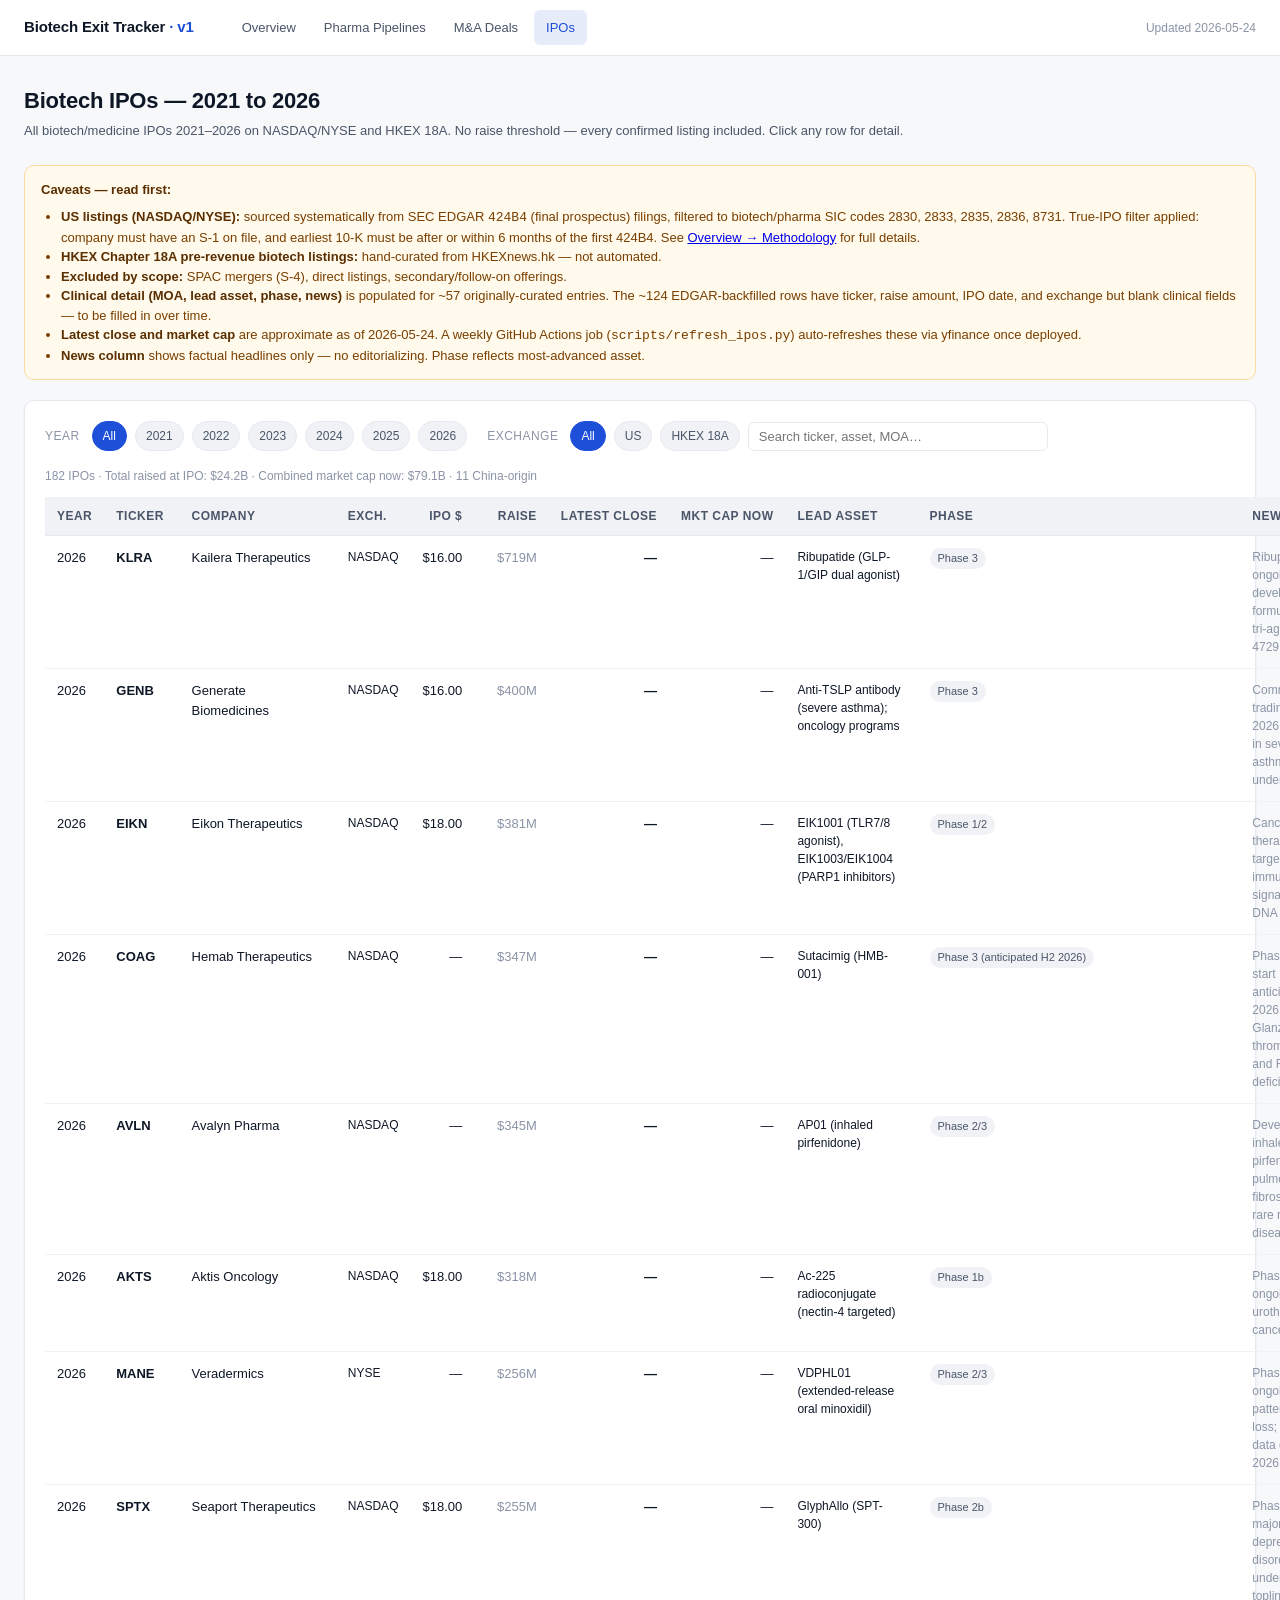
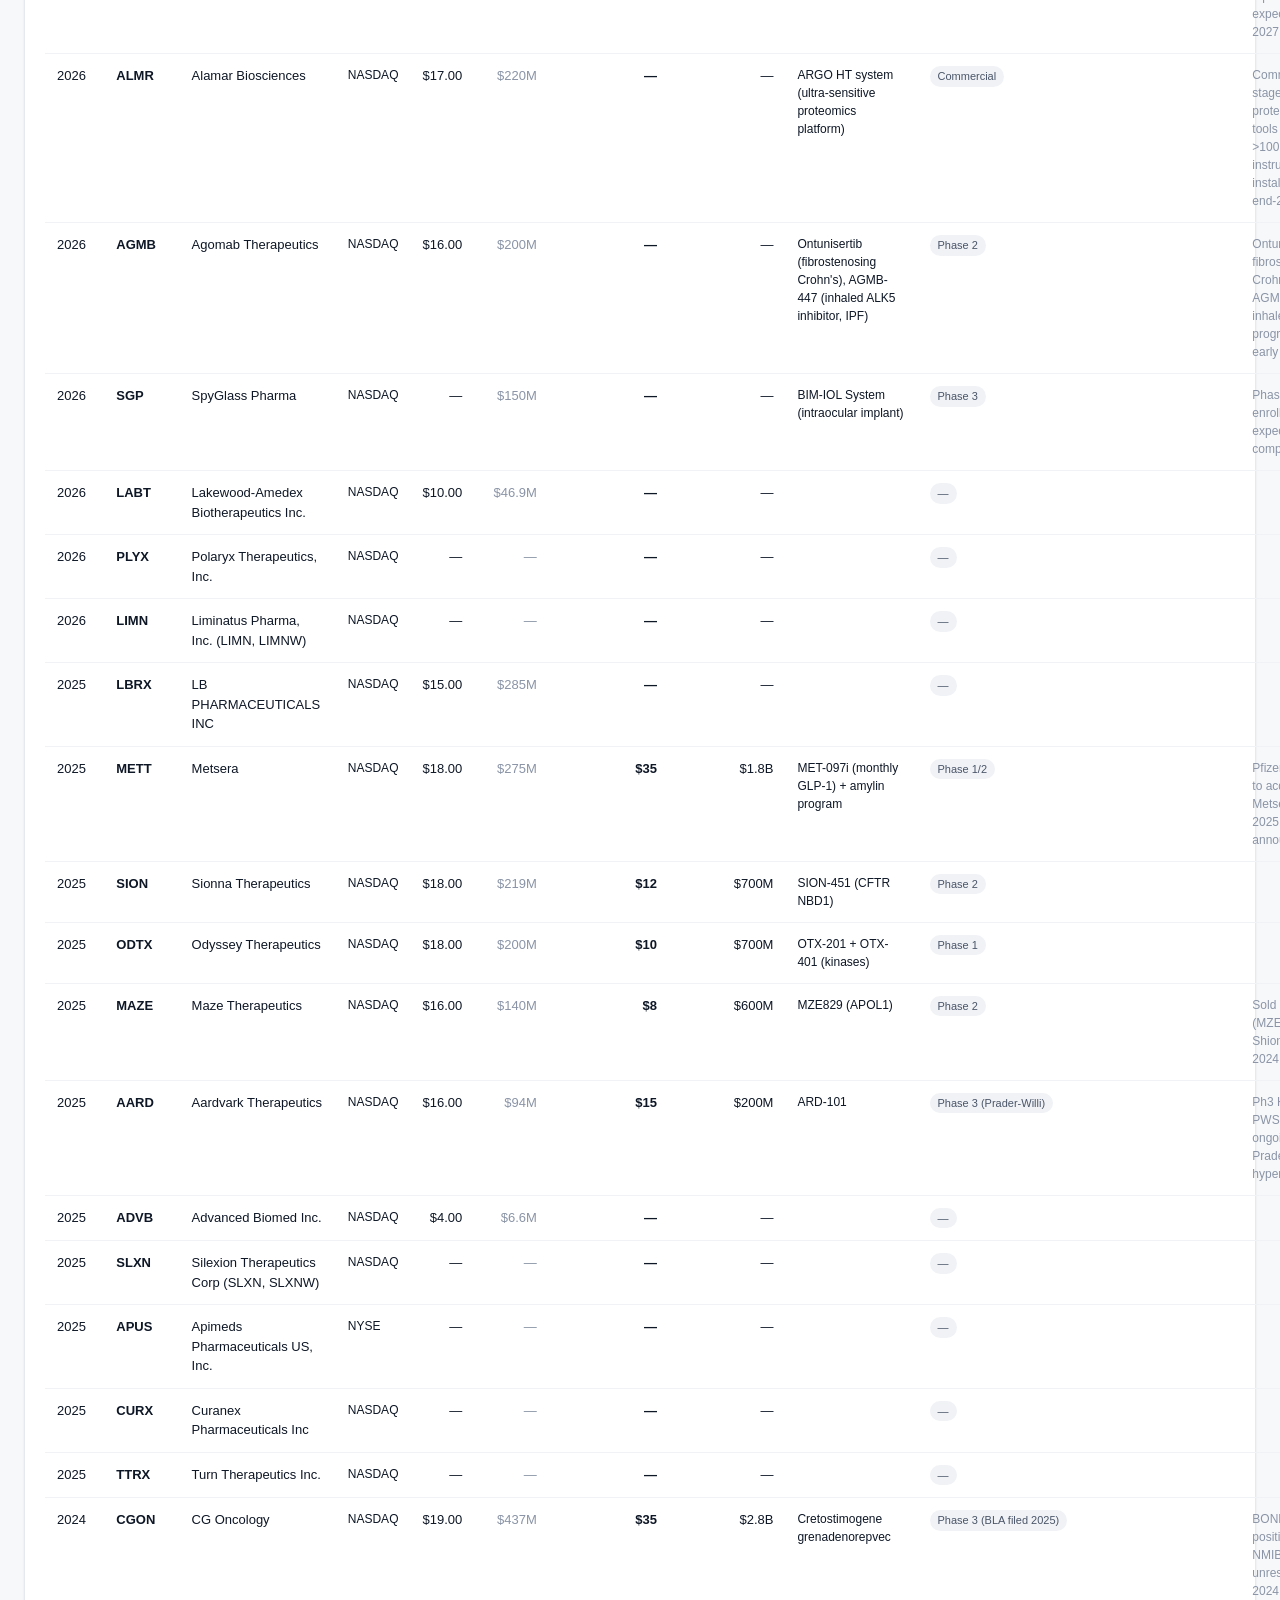
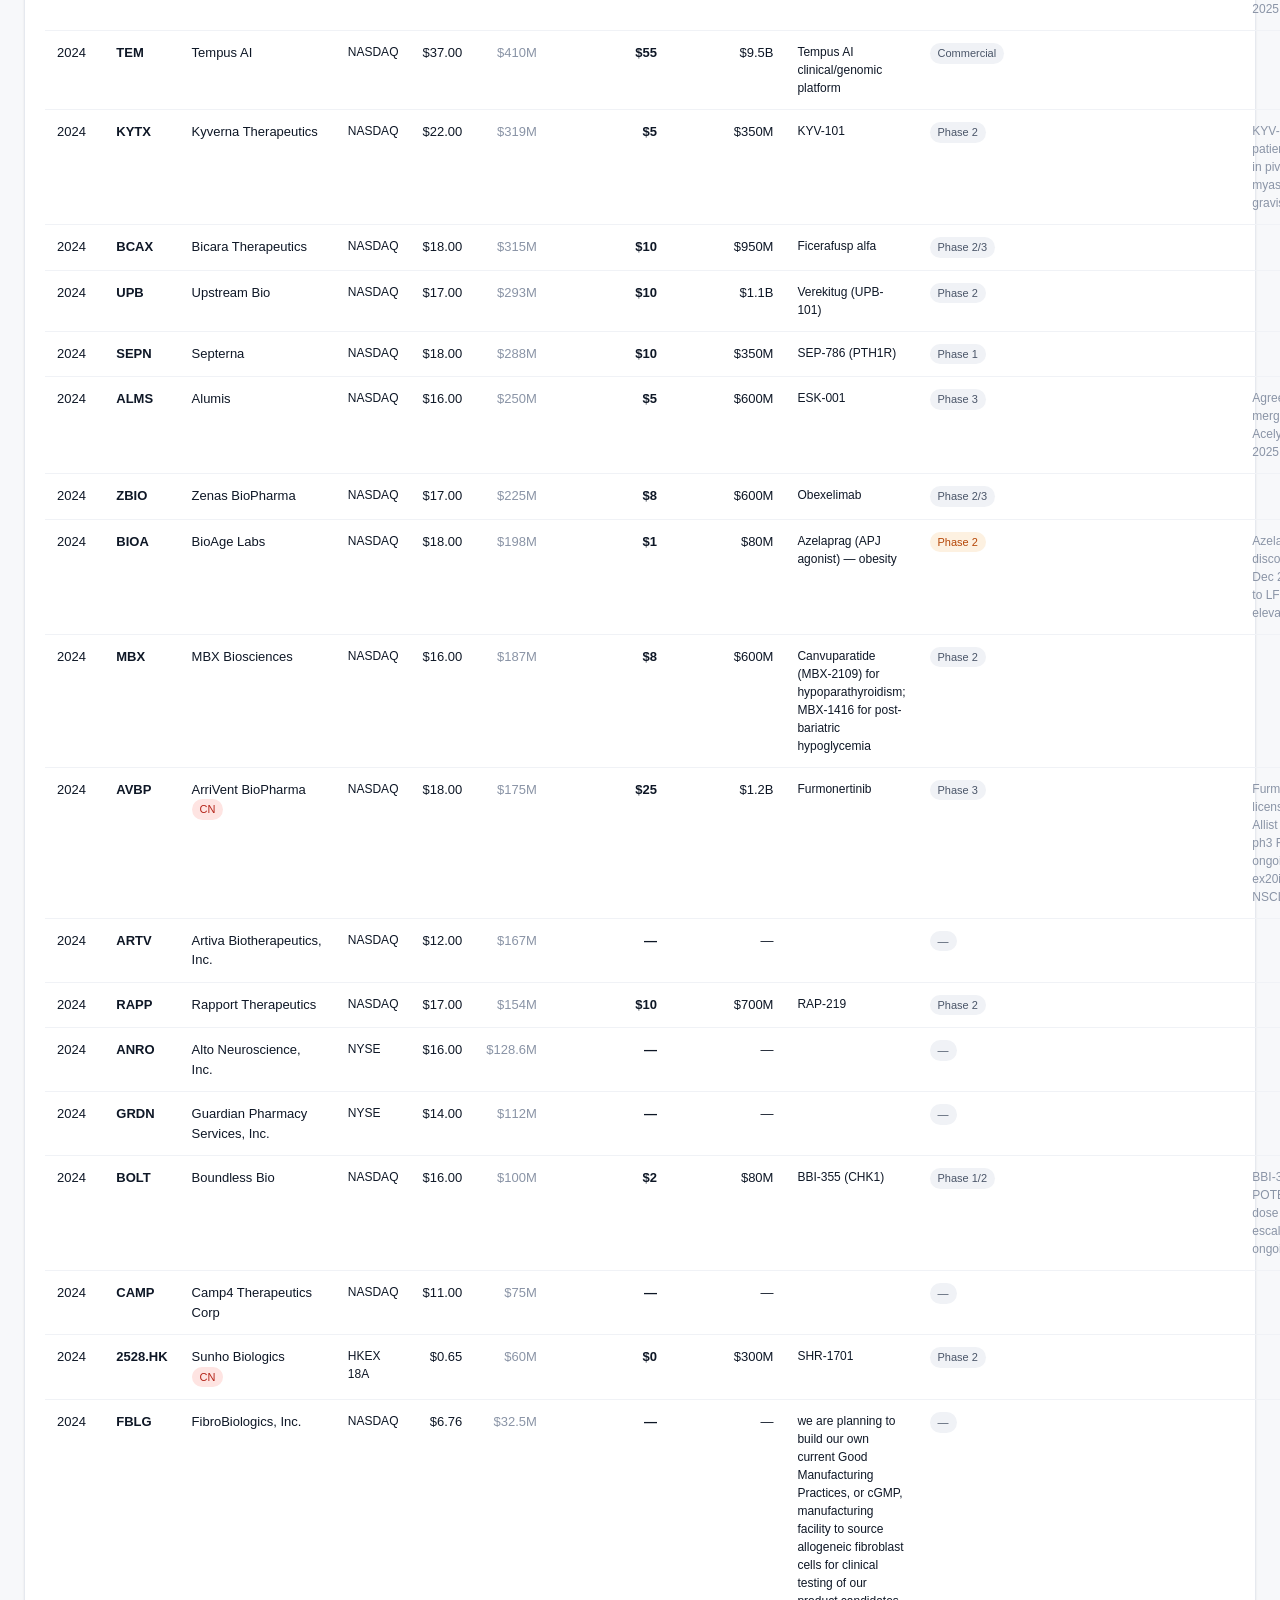
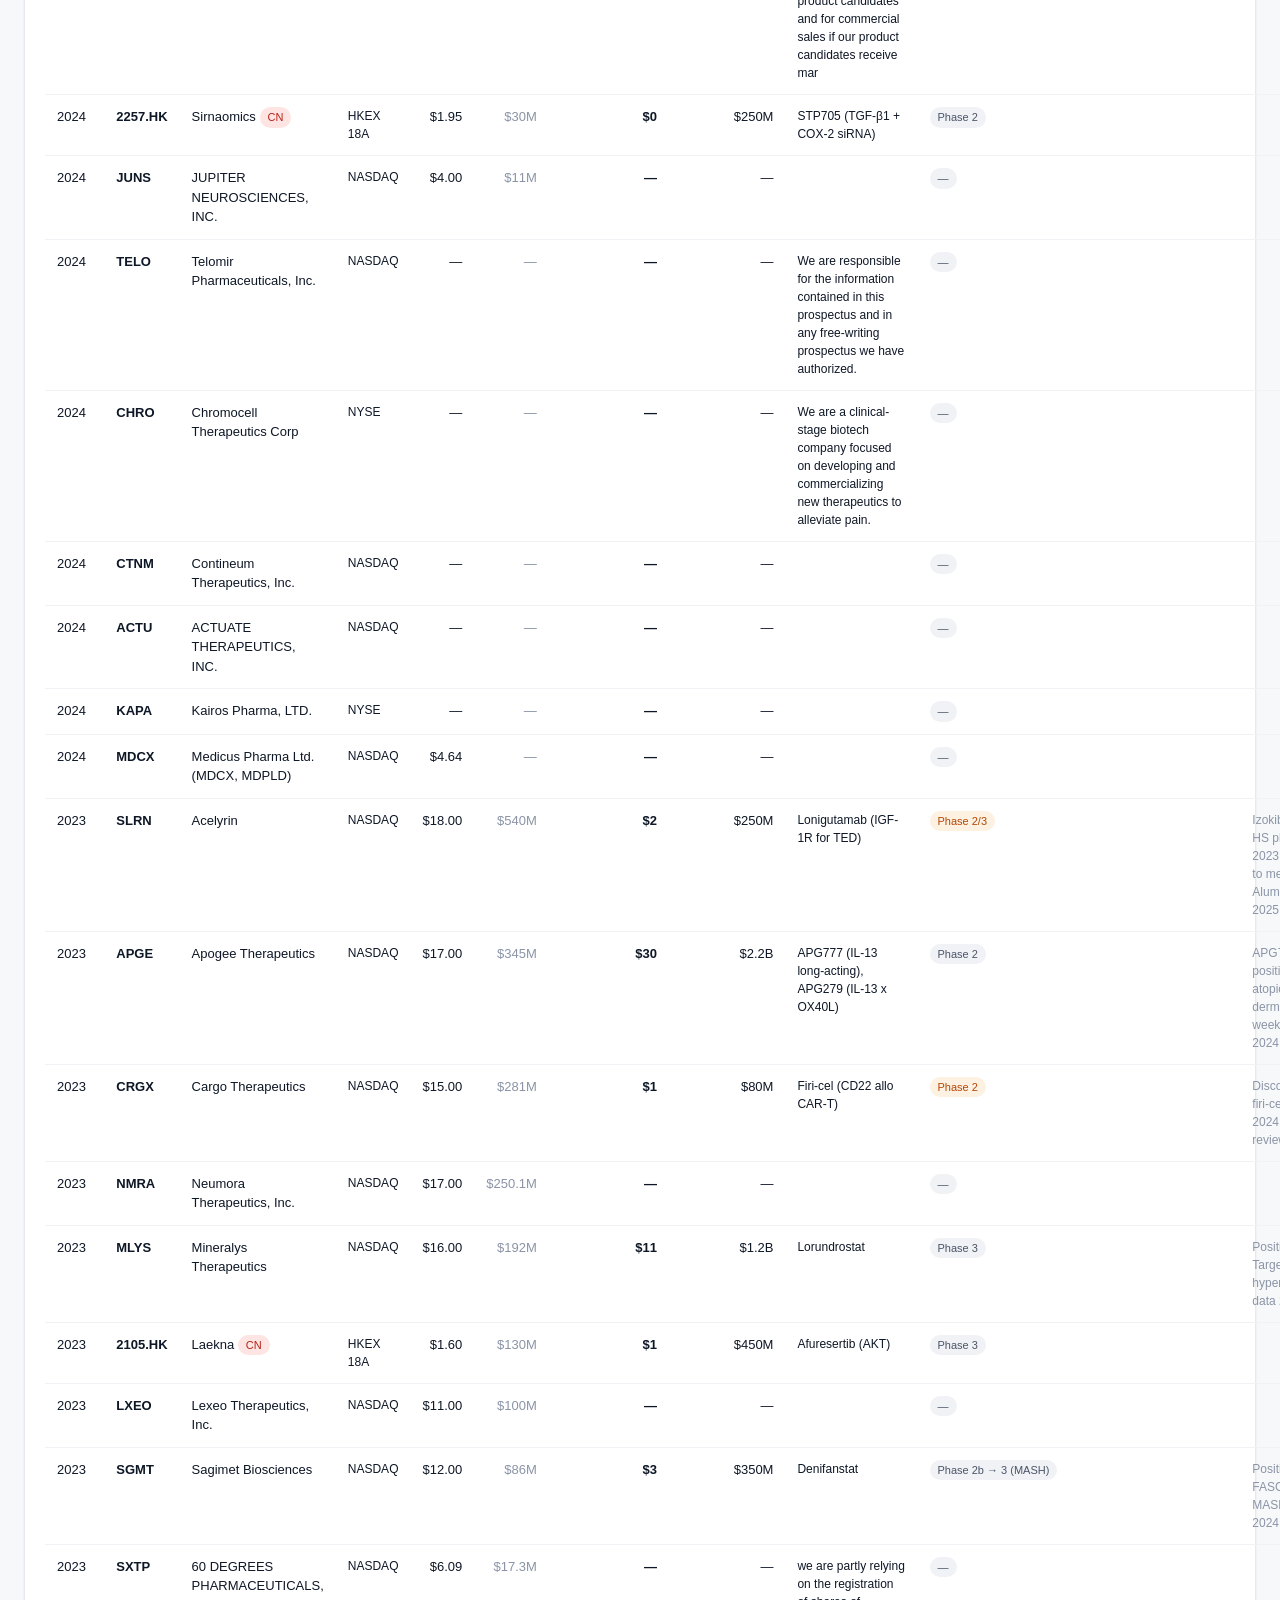
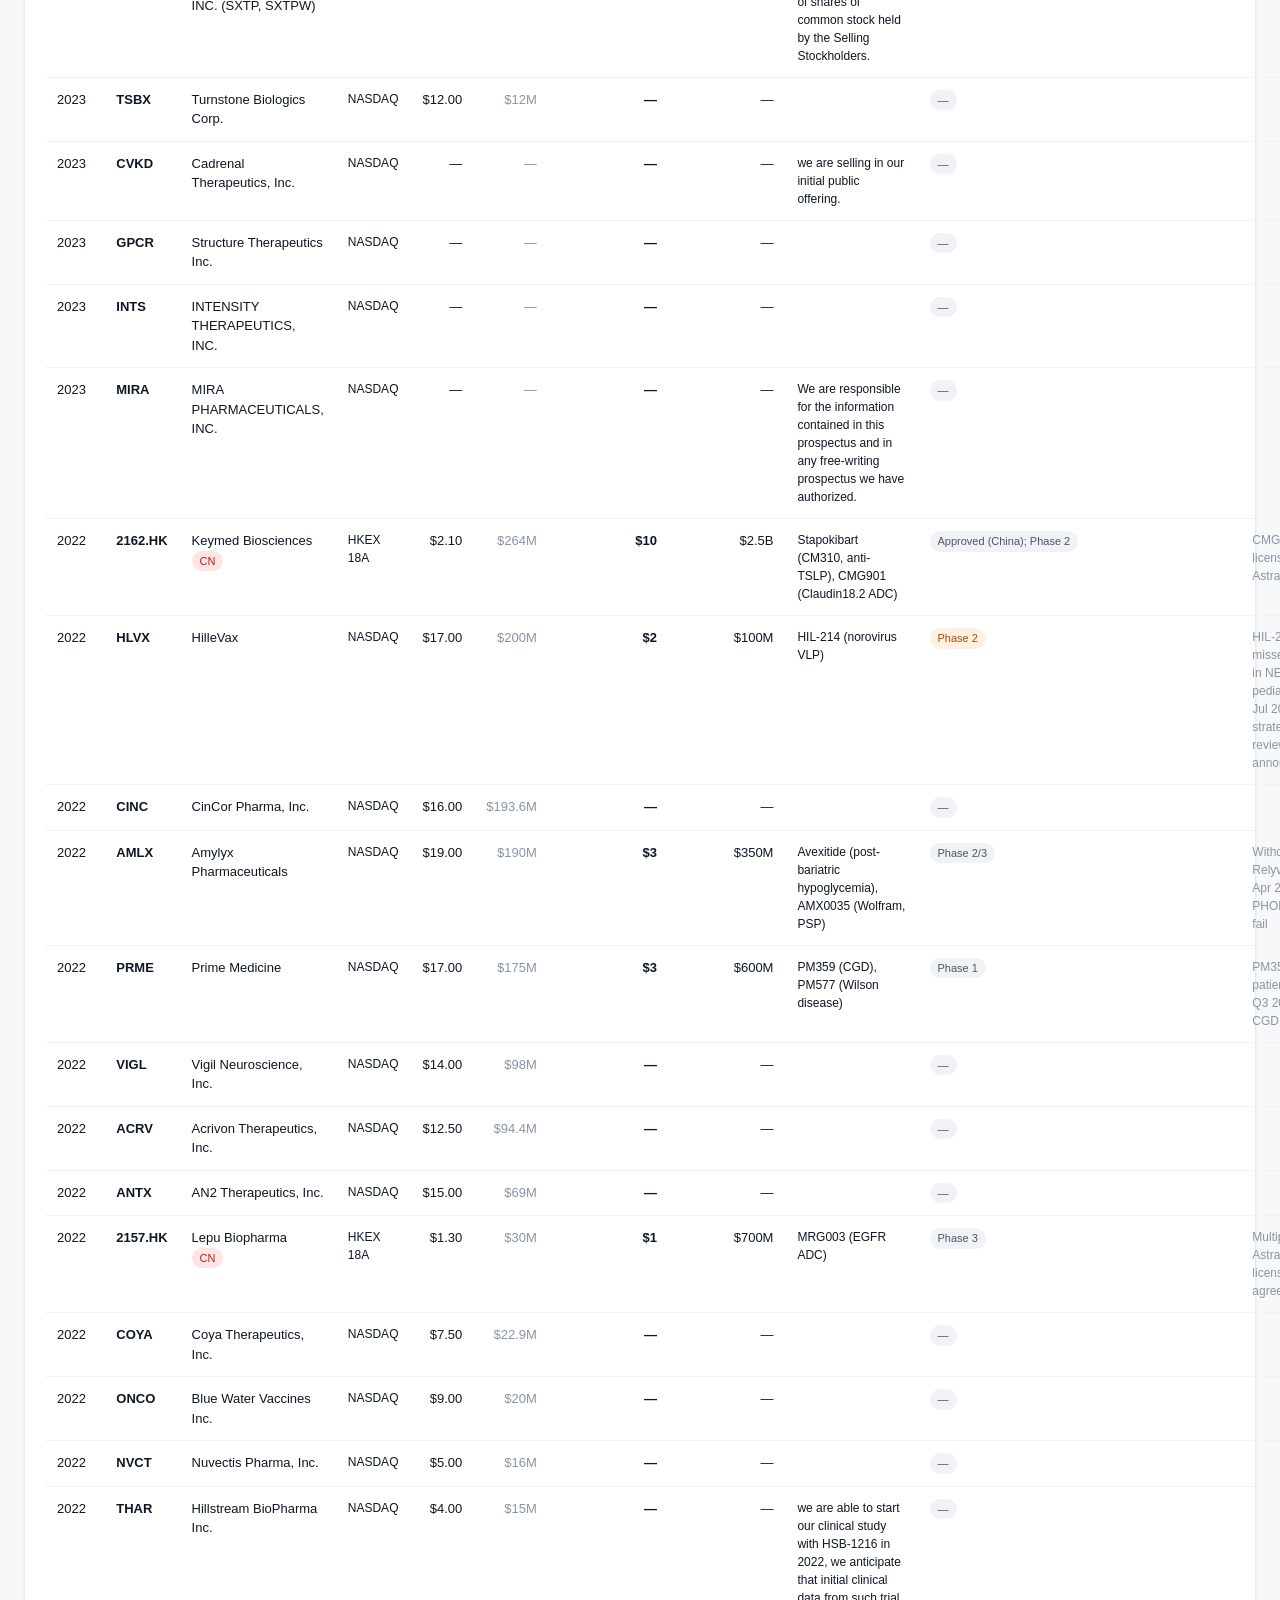
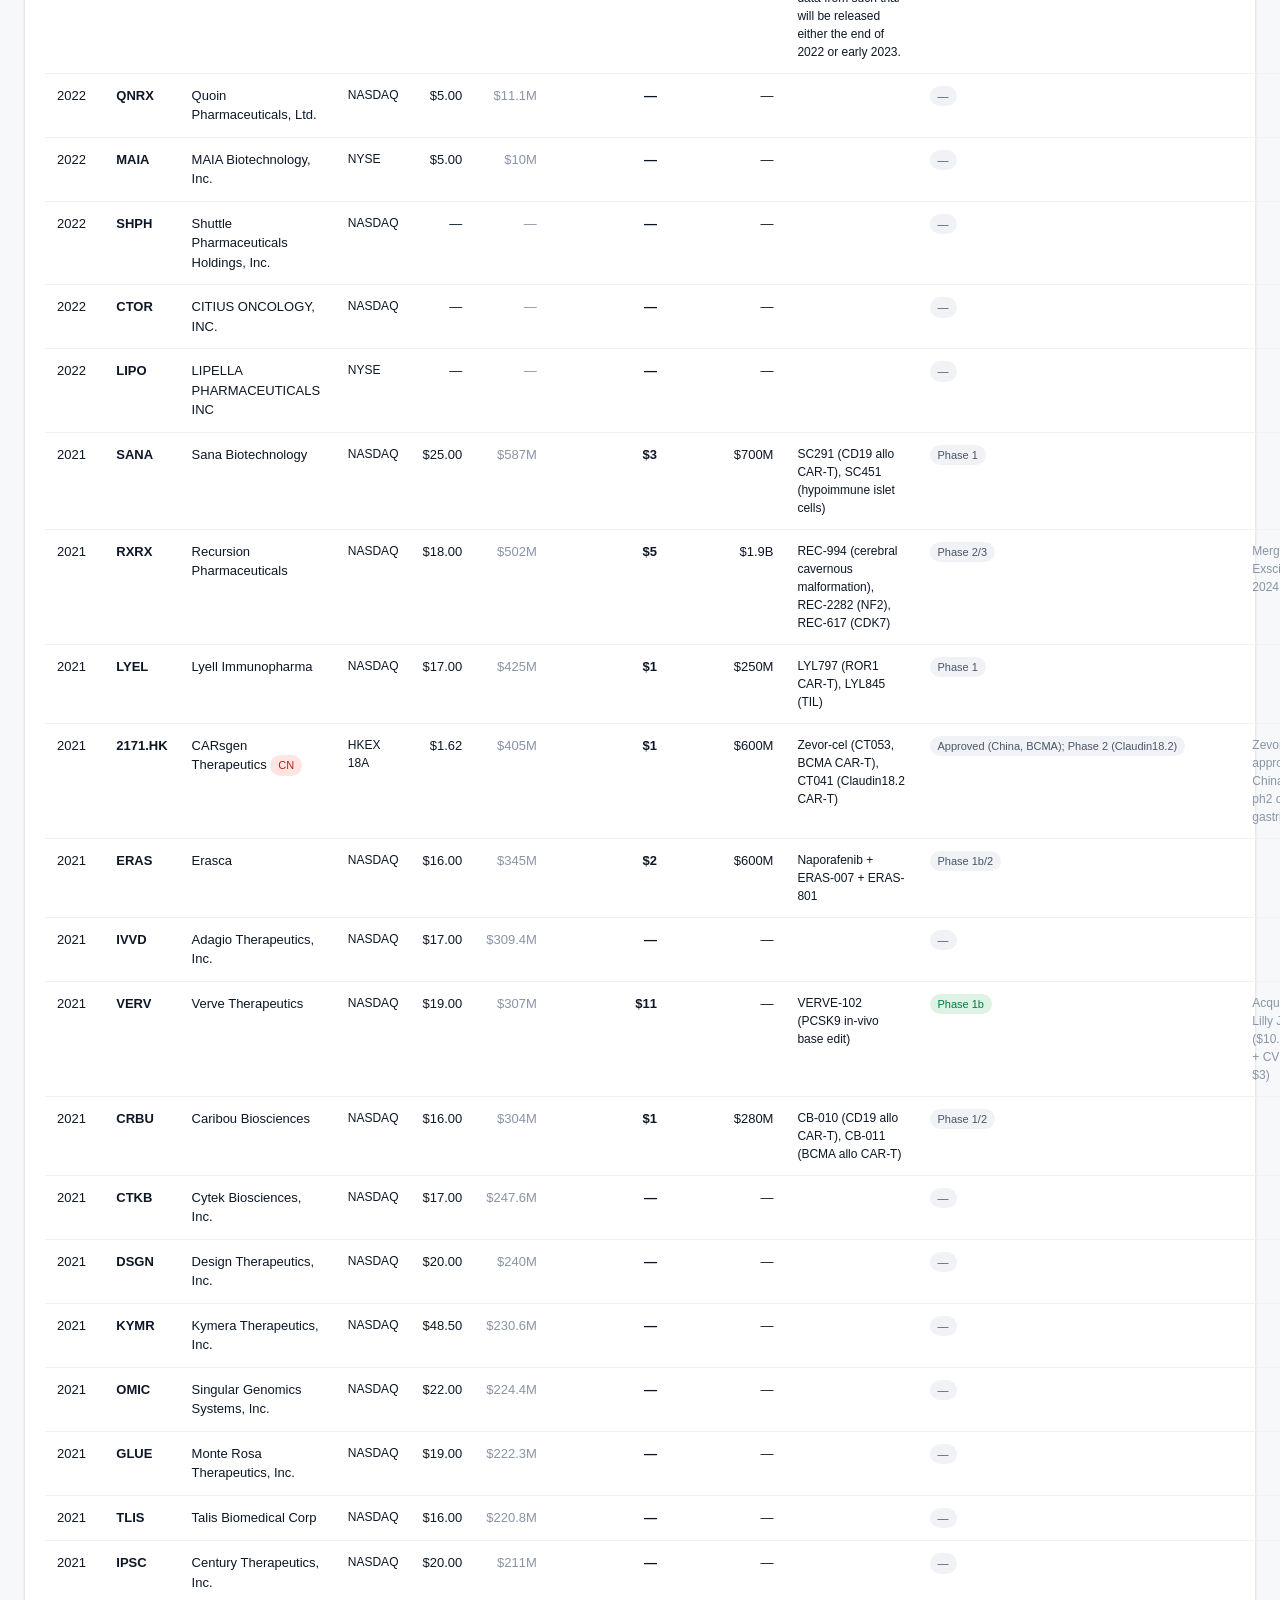
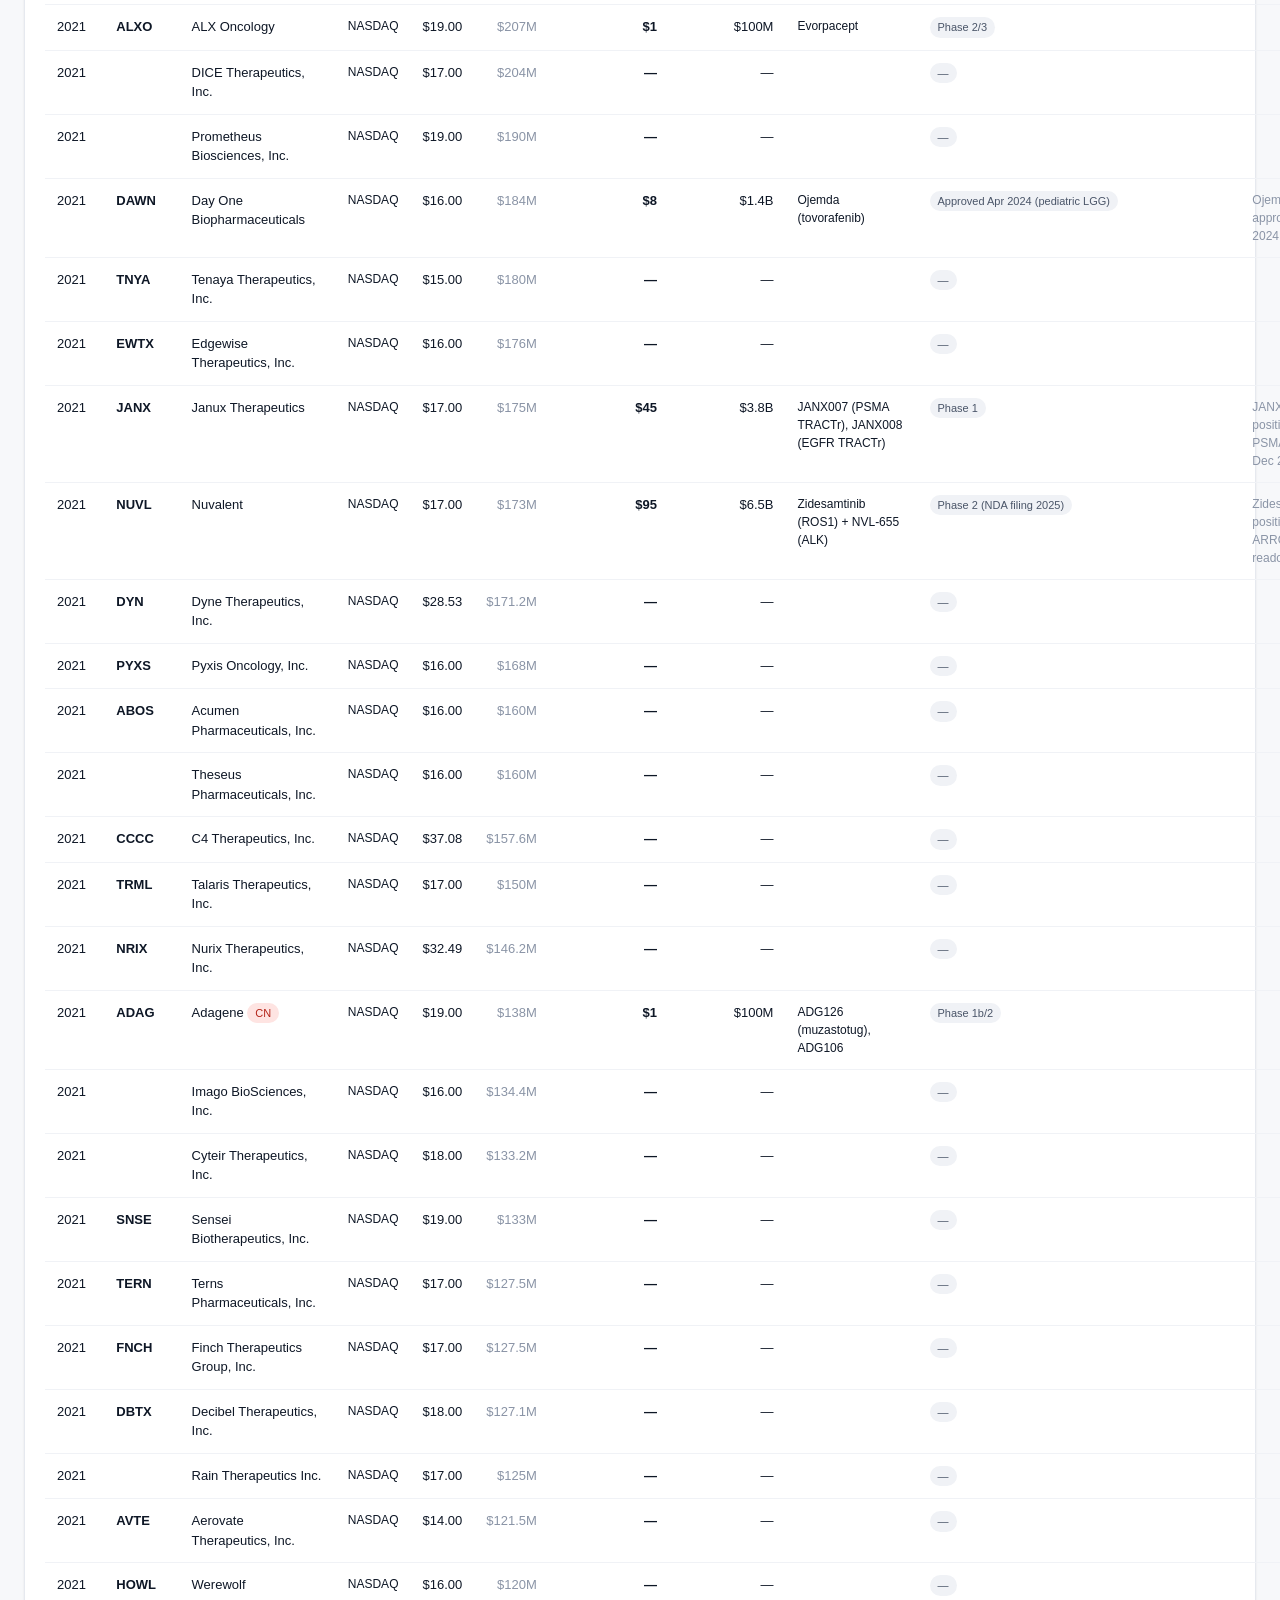
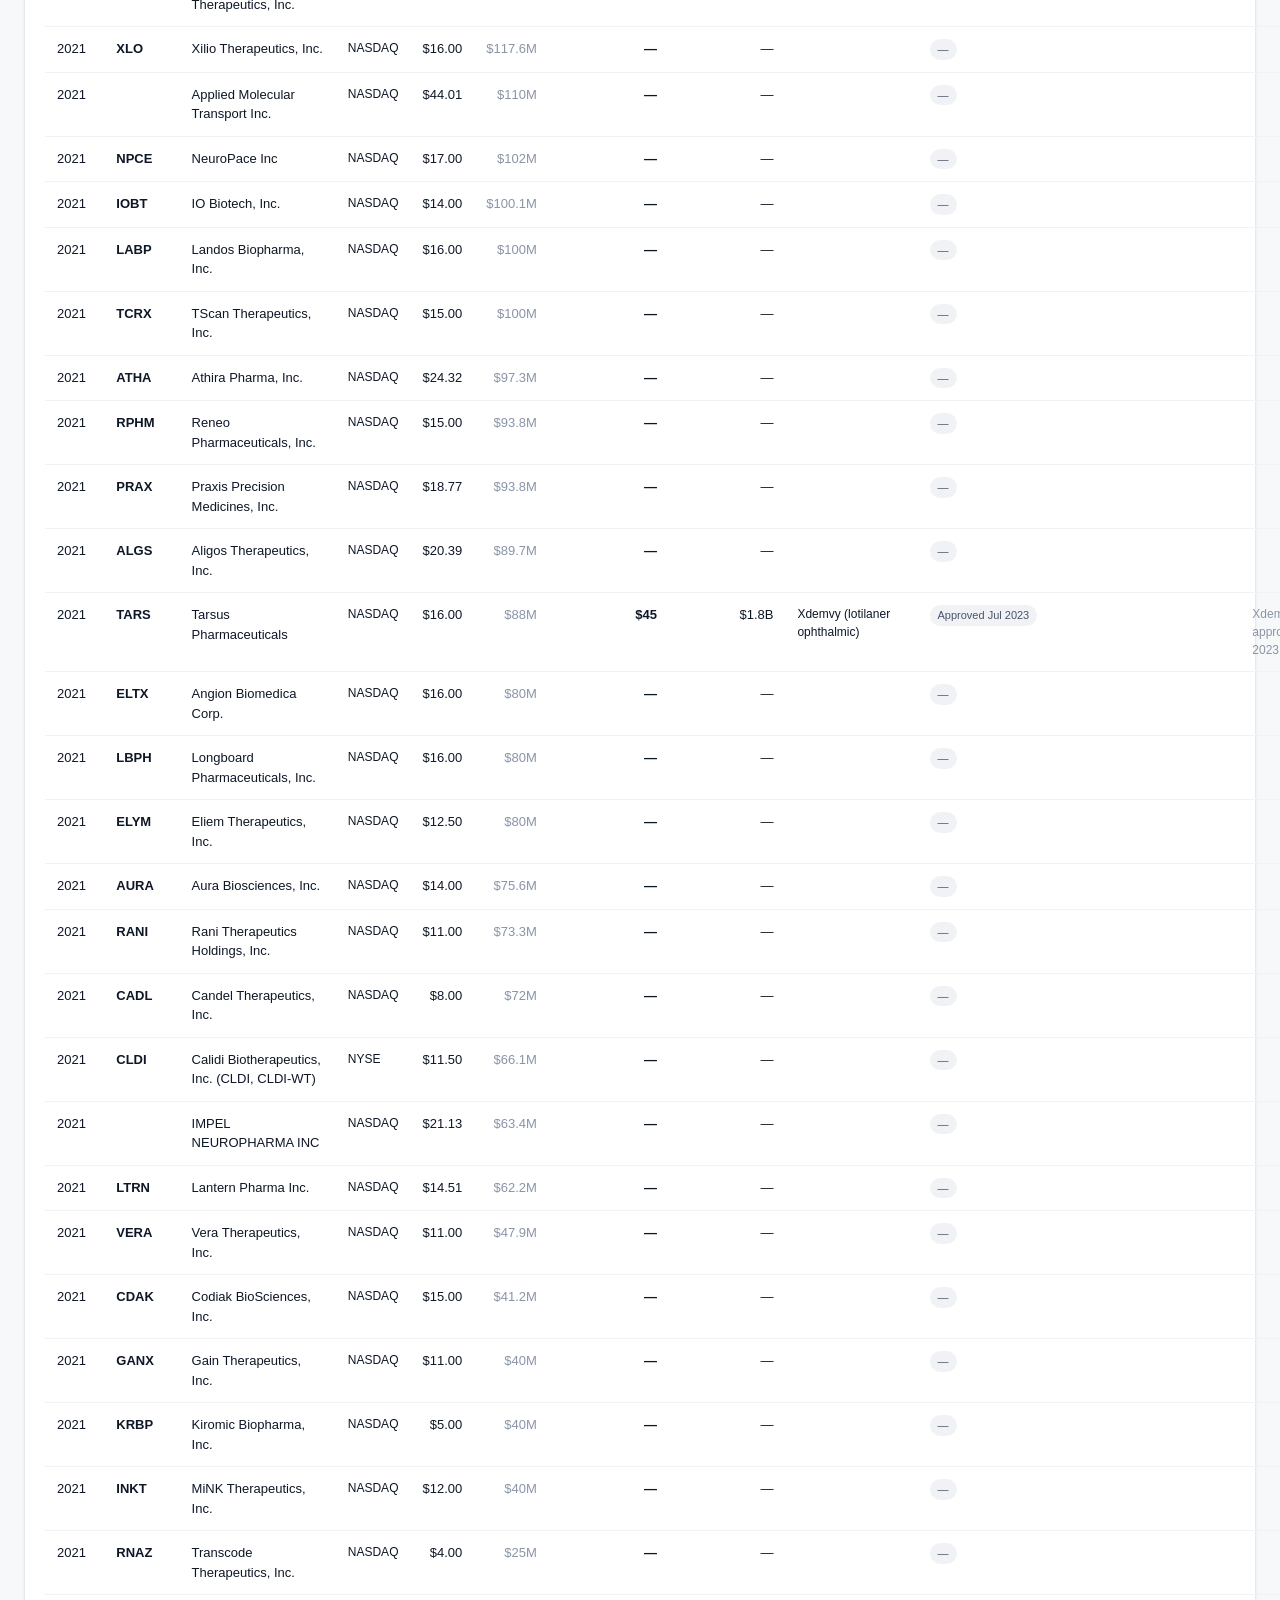
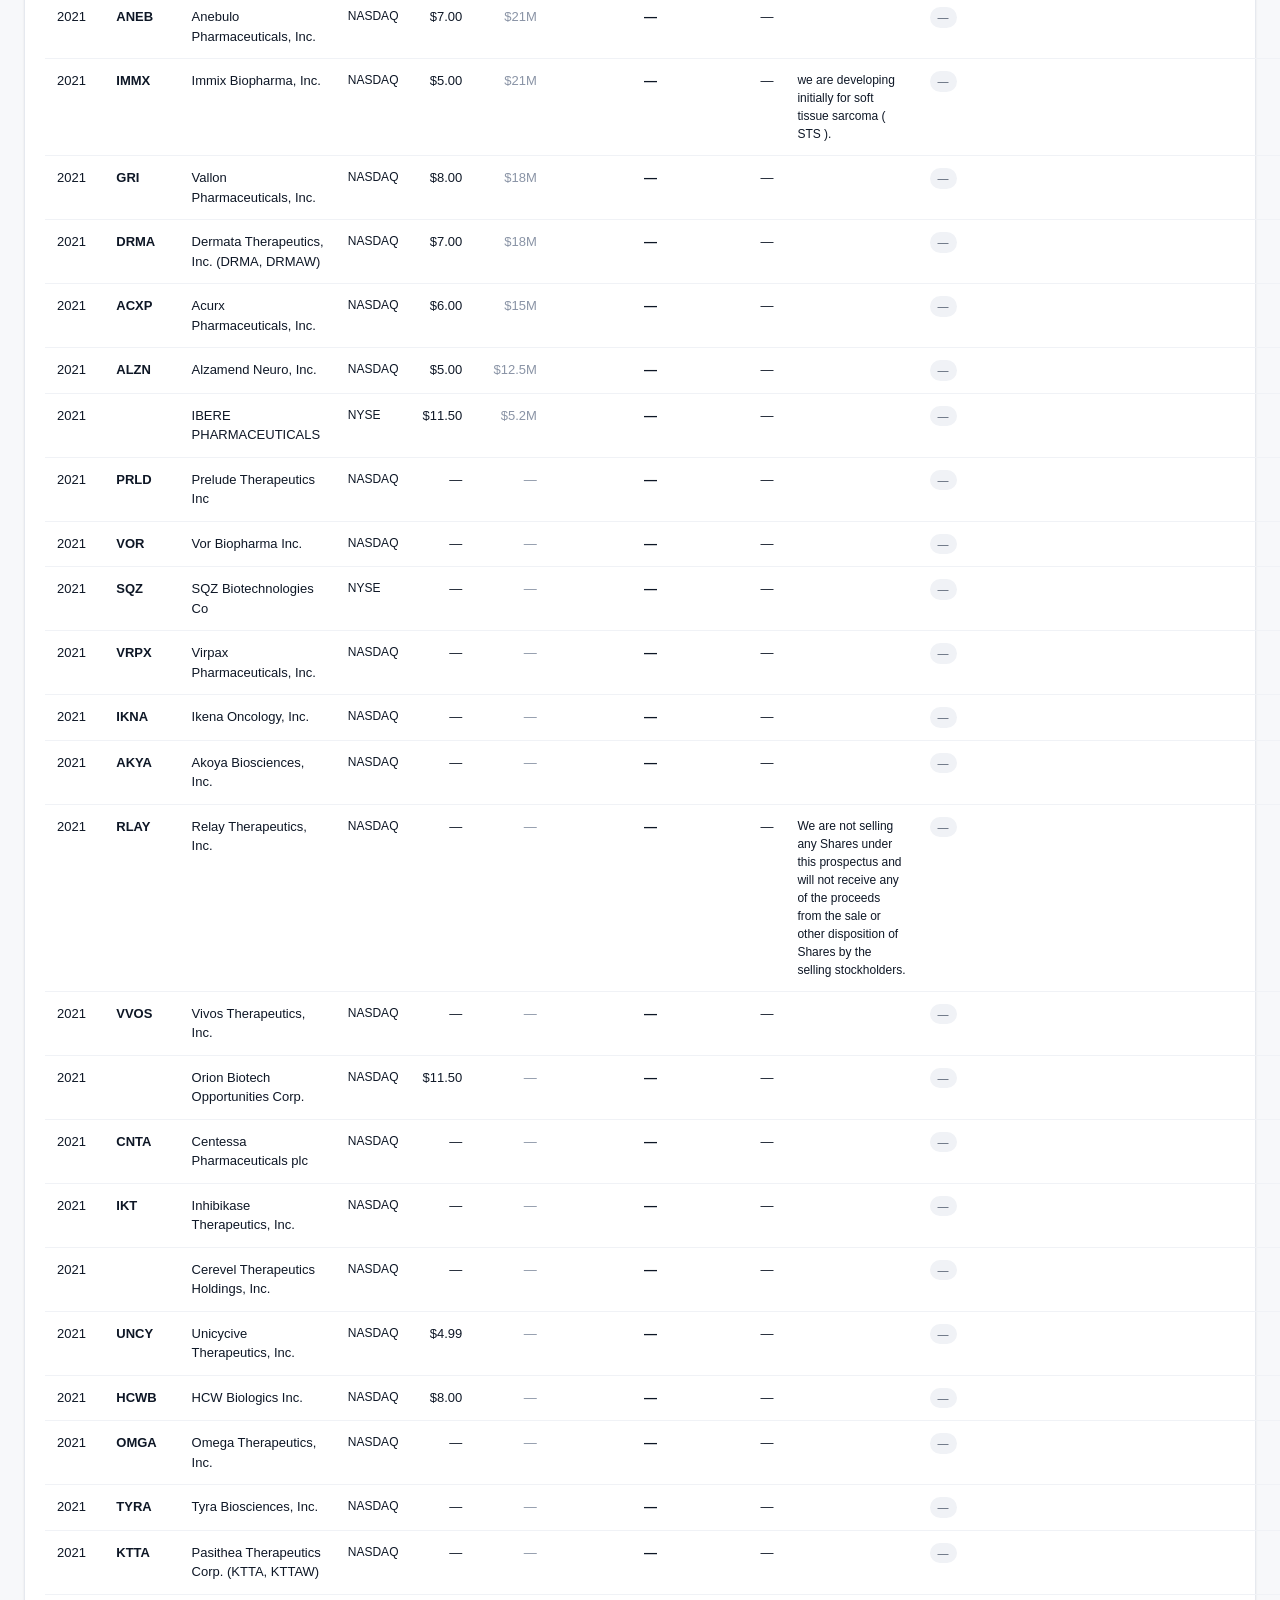
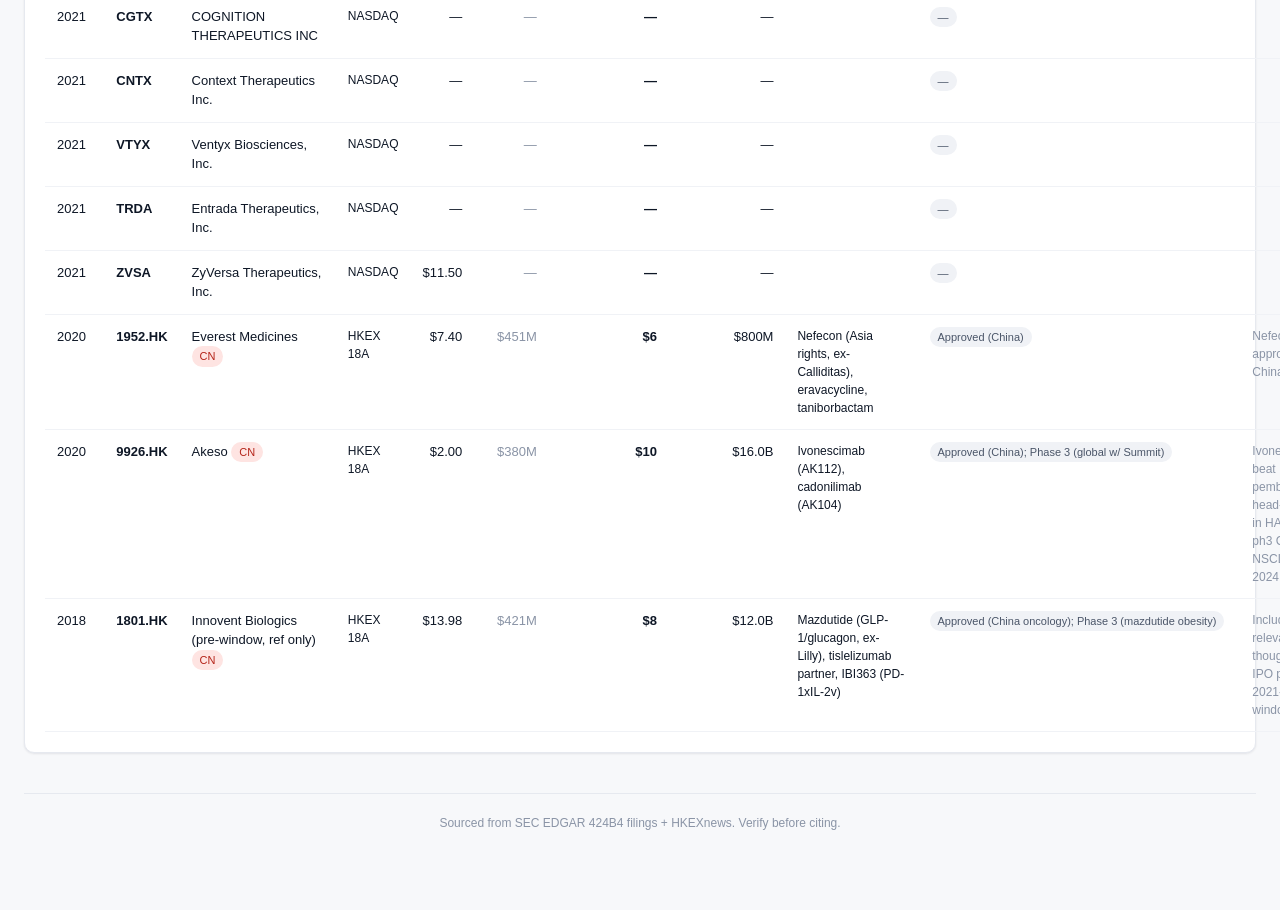
==== ipos.html @ 69071aae "Initial commit: biotech exit tracker static dashboard 3-page static site for biotech investing analy" ====
<!DOCTYPE html>
<html lang="en">
<head>
  <meta charset="UTF-8" />
  <meta name="viewport" content="width=device-width, initial-scale=1.0" />
  <title>Biotech IPOs · Biotech Exit Tracker</title>
  <link rel="stylesheet" href="styles/main.css?v=3" />
</head>
<body>
  <header class="topnav">
    <div class="brand">Biotech Exit Tracker<span> · v1</span></div>
    <nav>
      <a href="index.html">Overview</a>
      <a href="pipelines.html">Pharma Pipelines</a>
      <a href="ma.html">M&amp;A Deals</a>
      <a href="ipos.html">IPOs</a>
    </nav>
    <div class="updated">Updated 2026-05-24</div>
  </header>

  <main>
    <h1>Biotech IPOs — 2021 to 2026</h1>
    <p class="subtitle">All biotech/medicine IPOs 2021–2026 on NASDAQ/NYSE and HKEX 18A. No raise threshold — every confirmed listing included. Click any row for detail.</p>

    <div class="method">
      <strong>Caveats — read first:</strong>
      <ul style="margin: 8px 0 0 0; padding-left: 20px;">
        <li><strong>US listings (NASDAQ/NYSE):</strong> sourced systematically from SEC EDGAR <code>424B4</code> (final prospectus) filings, filtered to biotech/pharma SIC codes 2830, 2833, 2835, 2836, 8731. True-IPO filter applied: company must have an S-1 on file, and earliest 10-K must be after or within 6 months of the first 424B4. See <a href="index.html">Overview → Methodology</a> for full details.</li>
        <li><strong>HKEX Chapter 18A pre-revenue biotech listings:</strong> hand-curated from HKEXnews.hk — not automated.</li>
        <li><strong>Excluded by scope:</strong> SPAC mergers (S-4), direct listings, secondary/follow-on offerings.</li>
        <li><strong>Clinical detail (MOA, lead asset, phase, news)</strong> is populated for ~57 originally-curated entries. The ~124 EDGAR-backfilled rows have ticker, raise amount, IPO date, and exchange but blank clinical fields — to be filled in over time.</li>
        <li><strong>Latest close and market cap</strong> are approximate as of 2026-05-24. A weekly GitHub Actions job (<code>scripts/refresh_ipos.py</code>) auto-refreshes these via yfinance once deployed.</li>
        <li><strong>News column</strong> shows factual headlines only — no editorializing. Phase reflects most-advanced asset.</li>
      </ul>
    </div>

    <div class="panel">
      <div class="filters">
        <span class="label">Year</span>
        <span class="chip active" data-filter="year" data-value="all">All</span>
        <span class="chip" data-filter="year" data-value="2021">2021</span>
        <span class="chip" data-filter="year" data-value="2022">2022</span>
        <span class="chip" data-filter="year" data-value="2023">2023</span>
        <span class="chip" data-filter="year" data-value="2024">2024</span>
        <span class="chip" data-filter="year" data-value="2025">2025</span>
        <span class="chip" data-filter="year" data-value="2026">2026</span>
        <span class="label" style="margin-left: 12px;">Exchange</span>
        <span class="chip active" data-filter="exch" data-value="all">All</span>
        <span class="chip" data-filter="exch" data-value="US">US</span>
        <span class="chip" data-filter="exch" data-value="HKEX">HKEX 18A</span>
        <input type="text" class="chip-search" placeholder="Search ticker, asset, MOA…" id="search" />
      </div>
      <div id="ipo-stats" class="small muted" style="margin-bottom: 12px;"></div>
      <table id="ipo-table">
        <thead>
          <tr>
            <th data-sort="year">Year</th>
            <th data-sort="ticker">Ticker</th>
            <th data-sort="name">Company</th>
            <th data-sort="exchange">Exch.</th>
            <th data-sort="ipo_price" class="num">IPO $</th>
            <th data-sort="ipo_raise" class="num">Raise</th>
            <th data-sort="latest_close" class="num">Latest close</th>
            <th data-sort="mcap_now" class="num">Mkt cap now</th>
            <th data-sort="asset">Lead asset</th>
            <th data-sort="phase">Phase</th>
            <th data-sort="status">News</th>
          </tr>
        </thead>
        <tbody></tbody>
      </table>
    </div>

    <div class="footer">
      Sourced from SEC EDGAR 424B4 filings + HKEXnews. Verify before citing.
    </div>
  </main>

  <script src="scripts/main.js"></script>
  <script>
    let allIpos = [];
    let yearFilter = "all";
    let exchFilter = "all";
    let searchTerm = "";

    function render() {
      const tbody = document.querySelector("#ipo-table tbody");
      const filtered = allIpos.filter(d => {
        if (d.phase === "skip") return false;
        if (yearFilter !== "all" && String(d.year) !== yearFilter) return false;
        if (exchFilter === "US" && !(d.exchange === "NASDAQ" || d.exchange === "NYSE")) return false;
        if (exchFilter === "HKEX" && !d.exchange.includes("HKEX")) return false;
        if (searchTerm) {
          const t = searchTerm.toLowerCase();
          const hay = `${d.ticker} ${d.name} ${d.lead_asset || ""} ${d.moa || ""} ${d.thesis || ""}`.toLowerCase();
          if (!hay.includes(t)) return false;
        }
        return true;
      });

      const totalRaise = filtered.reduce((s, d) => s + (d.ipo_raise_usd_m || 0), 0);
      const totalMcap = filtered.reduce((s, d) => s + (d.market_cap_now_usd_m || 0), 0);
      document.getElementById("ipo-stats").textContent =
        `${filtered.length} IPOs · ` +
        `Total raised at IPO: $${(totalRaise / 1000).toFixed(1)}B · ` +
        `Combined market cap now: $${(totalMcap / 1000).toFixed(1)}B · ` +
        `${filtered.filter(d => d.china_origin).length} China-origin`;

      tbody.innerHTML = filtered.map(d => {
        const mcapStr = d.market_cap_now_usd_m
          ? (d.market_cap_now_usd_m >= 1000
              ? "$" + (d.market_cap_now_usd_m / 1000).toFixed(1) + "B"
              : "$" + d.market_cap_now_usd_m + "M")
          : "—";
        const closeStr = (d.latest_close_usd !== null && d.latest_close_usd !== undefined)
          ? "$" + d.latest_close_usd
          : "—";
        const phaseClass = d.status && d.status.toLowerCase().includes("acquired") ? "low" :
                          d.status && (d.status.toLowerCase().includes("discontinued") || d.status.toLowerCase().includes("failed") || d.status.toLowerCase().includes("missed")) ? "high" : "";
        return `
        <tr>
          <td>${d.year}</td>
          <td><strong>${d.ticker}</strong></td>
          <td>${d.name}${d.china_origin ? ' <span class="tag china">CN</span>' : ""}</td>
          <td class="small">${d.exchange}</td>
          <td class="num">${d.ipo_price_usd ? "$" + d.ipo_price_usd.toFixed(2) : "—"}</td>
          <td class="num muted">${d.ipo_raise_usd_m ? "$" + d.ipo_raise_usd_m + "M" : "—"}</td>
          <td class="num"><strong>${closeStr}</strong></td>
          <td class="num">${mcapStr}</td>
          <td class="small">${d.lead_asset || ""}</td>
          <td><span class="tag ${phaseClass}">${d.phase || "—"}</span></td>
          <td class="small muted" style="max-width: 280px;">${d.status || ""}</td>
        </tr>
        <tr class="detail-row" style="display:none;"><td colspan="11" style="padding: 0 12px 12px 12px;">
          <div style="background: var(--line-soft); border-radius: 6px; padding: 12px 14px; margin-top: -4px;">
            <div class="small"><strong>MOA:</strong> ${d.moa || "—"}</div>
            <div class="small" style="margin-top: 6px;"><strong>Investment thesis:</strong> ${d.thesis || "—"}</div>
          </div>
        </td></tr>
        `;
      }).join("");

      tbody.querySelectorAll("tr:not(.detail-row)").forEach(row => {
        row.style.cursor = "pointer";
        row.addEventListener("click", () => {
          const next = row.nextElementSibling;
          if (next && next.classList.contains("detail-row")) {
            next.style.display = next.style.display === "none" ? "table-row" : "none";
          }
        });
      });
    }

    document.querySelectorAll(".chip[data-filter='year']").forEach(c => {
      c.addEventListener("click", () => {
        document.querySelectorAll(".chip[data-filter='year']").forEach(x => x.classList.remove("active"));
        c.classList.add("active");
        yearFilter = c.dataset.value;
        render();
      });
    });
    document.querySelectorAll(".chip[data-filter='exch']").forEach(c => {
      c.addEventListener("click", () => {
        document.querySelectorAll(".chip[data-filter='exch']").forEach(x => x.classList.remove("active"));
        c.classList.add("active");
        exchFilter = c.dataset.value;
        render();
      });
    });
    document.getElementById("search").addEventListener("input", (e) => {
      searchTerm = e.target.value;
      render();
    });

    (async () => {
      const data = await loadJSON("data/ipos.json");
      allIpos = data.ipos.slice().sort((a, b) => b.year - a.year);
      render();

      const keyMap = {
        year: "year", ticker: "ticker", name: "name", exchange: "exchange",
        ipo_price: "ipo_price_usd", ipo_raise: "ipo_raise_usd_m",
        latest_close: "latest_close_usd", mcap_now: "market_cap_now_usd_m",
        asset: "lead_asset", phase: "phase", status: "status"
      };
      const headers = document.querySelectorAll("#ipo-table thead th");
      let sortDir = {};
      headers.forEach(h => {
        h.style.cursor = "pointer";
        h.addEventListener("click", () => {
          const key = h.dataset.sort;
          sortDir[key] = !sortDir[key];
          const dir = sortDir[key] ? 1 : -1;
          allIpos.sort((a, b) => {
            const va = a[keyMap[key]];
            const vb = b[keyMap[key]];
            if (typeof va === "number" && typeof vb === "number") return (va - vb) * dir;
            if (typeof va === "number") return -1 * dir;
            if (typeof vb === "number") return 1 * dir;
            return String(va || "").localeCompare(String(vb || "")) * dir;
          });
          headers.forEach(x => x.classList.remove("sorted", "asc"));
          h.classList.add("sorted");
          if (sortDir[key]) h.classList.add("asc");
          render();
        });
      });
    })();
  </script>
</body>
</html>
---- styles/main.css ----
:root {
  --bg: #f7f8fa;
  --panel: #ffffff;
  --ink: #0e1726;
  --ink-soft: #4a5568;
  --ink-muted: #8a94a6;
  --line: #e6e9ef;
  --line-soft: #f0f2f6;
  --accent: #1d4fd8;
  --accent-soft: #e7ecfb;
  --warn: #b54708;
  --warn-soft: #fdf1e1;
  --good: #027a48;
  --good-soft: #def3e4;
  --china: #b42318;
  --china-soft: #fee4e2;
  --radius: 10px;
  --shadow: 0 1px 2px rgba(16,24,40,0.04), 0 1px 3px rgba(16,24,40,0.05);
}

* { box-sizing: border-box; }
html, body { margin: 0; padding: 0; }

body {
  font-family: -apple-system, BlinkMacSystemFont, "Segoe UI", "Inter", Roboto, "Helvetica Neue", Arial, sans-serif;
  background: var(--bg);
  color: var(--ink);
  font-size: 14px;
  line-height: 1.5;
  -webkit-font-smoothing: antialiased;
  -moz-osx-font-smoothing: grayscale;
}

/* Top nav */
.topnav {
  position: sticky;
  top: 0;
  background: var(--panel);
  border-bottom: 1px solid var(--line);
  z-index: 50;
  display: flex;
  align-items: center;
  gap: 24px;
  padding: 0 24px;
  height: 56px;
}
.topnav .brand {
  font-weight: 600;
  font-size: 15px;
  letter-spacing: -0.01em;
  color: var(--ink);
}
.topnav .brand span {
  color: var(--accent);
}
.topnav nav {
  display: flex;
  gap: 4px;
  margin-left: 12px;
}
.topnav nav a {
  text-decoration: none;
  color: var(--ink-soft);
  padding: 8px 12px;
  border-radius: 6px;
  font-weight: 500;
  font-size: 13px;
}
.topnav nav a:hover { background: var(--line-soft); color: var(--ink); }
.topnav nav a.active { background: var(--accent-soft); color: var(--accent); }
.topnav .updated {
  margin-left: auto;
  font-size: 12px;
  color: var(--ink-muted);
}

/* Layout */
main {
  max-width: 1500px;
  margin: 0 auto;
  padding: 28px 24px 80px;
}

h1 {
  font-size: 22px;
  font-weight: 600;
  letter-spacing: -0.01em;
  margin: 0 0 4px;
}
.subtitle {
  color: var(--ink-soft);
  margin: 0 0 24px;
  font-size: 13px;
}

.panel {
  background: var(--panel);
  border: 1px solid var(--line);
  border-radius: var(--radius);
  padding: 20px;
  box-shadow: var(--shadow);
  margin-bottom: 20px;
}

.panel h2 {
  font-size: 15px;
  font-weight: 600;
  margin: 0 0 12px;
  letter-spacing: -0.005em;
}
.panel .note {
  font-size: 12px;
  color: var(--ink-muted);
  margin: 0 0 14px;
}

/* Filter bar */
.filters {
  display: flex;
  flex-wrap: wrap;
  gap: 8px;
  margin-bottom: 16px;
  align-items: center;
}
.filters .label {
  font-size: 12px;
  color: var(--ink-muted);
  text-transform: uppercase;
  letter-spacing: 0.04em;
  margin-right: 4px;
}
.chip {
  background: var(--line-soft);
  border: 1px solid var(--line);
  color: var(--ink-soft);
  font-size: 12px;
  font-weight: 500;
  padding: 5px 10px;
  border-radius: 999px;
  cursor: pointer;
  user-select: none;
}
.chip:hover { background: #ebeef4; }
.chip.active { background: var(--accent); color: white; border-color: var(--accent); }
.chip-search {
  flex: 1;
  min-width: 200px;
  max-width: 300px;
  padding: 6px 10px;
  border: 1px solid var(--line);
  border-radius: 6px;
  font-size: 13px;
  font-family: inherit;
  background: var(--panel);
  color: var(--ink);
}
.chip-search:focus { outline: none; border-color: var(--accent); box-shadow: 0 0 0 3px var(--accent-soft); }

/* Tables */
table {
  width: 100%;
  border-collapse: collapse;
  font-size: 13px;
}
thead th {
  text-align: left;
  font-weight: 600;
  color: var(--ink-soft);
  padding: 10px 12px;
  background: var(--line-soft);
  border-bottom: 1px solid var(--line);
  position: sticky;
  top: 56px;
  font-size: 12px;
  text-transform: uppercase;
  letter-spacing: 0.04em;
  cursor: pointer;
  user-select: none;
  white-space: nowrap;
}
thead th:hover { background: #edf0f5; color: var(--ink); }
thead th.sorted::after {
  content: " ↓";
  color: var(--accent);
}
thead th.sorted.asc::after {
  content: " ↑";
}
tbody td {
  padding: 12px;
  border-bottom: 1px solid var(--line-soft);
  vertical-align: top;
}
tbody tr:hover { background: var(--line-soft); }
tbody tr:last-child td { border-bottom: none; }

.num { text-align: right; font-variant-numeric: tabular-nums; white-space: nowrap; }
.muted { color: var(--ink-muted); }
.small { font-size: 12px; }
.tag {
  display: inline-block;
  padding: 2px 8px;
  border-radius: 999px;
  font-size: 11px;
  font-weight: 500;
  background: var(--line-soft);
  color: var(--ink-soft);
  margin-right: 4px;
  white-space: nowrap;
}
.tag.china { background: var(--china-soft); color: var(--china); }
.tag.high { background: var(--warn-soft); color: var(--warn); }
.tag.low { background: var(--good-soft); color: var(--good); }
.tag.licensing { background: var(--accent-soft); color: var(--accent); }

/* TA heatmap */
.heatmap {
  overflow-x: auto;
}
.heatmap table { min-width: 1100px; }
.heatmap td.ta-cell {
  text-align: center;
  width: 64px;
  font-weight: 600;
  font-variant-numeric: tabular-nums;
  position: relative;
  font-size: 13px;
}
/* Heatmap table headers should not be sticky — the table sits inside an overflow:auto
   scroll container, which breaks the sticky positioning relative to the viewport. */
.heatmap thead th {
  position: static;
  text-align: center;
}
.heatmap thead th:first-child { text-align: left; }
.heatmap td.ta-cell.ta-rev[data-tier="5"] { background: #1d4fd8; color: white; }
.heatmap td.ta-cell.ta-rev[data-tier="4"] { background: #4a72de; color: white; }
.heatmap td.ta-cell.ta-rev[data-tier="3"] { background: #7d9be8; color: white; }
.heatmap td.ta-cell.ta-rev[data-tier="2"] { background: #b3c2f0; color: var(--ink); }
.heatmap td.ta-cell.ta-rev[data-tier="1"] { background: #e1e7f8; color: var(--ink-soft); }
.heatmap td.ta-cell[data-tier="0"], .heatmap td.ta-cell[data-level="0"] { color: var(--ink-muted); }
.heatmap td.company-cell { white-space: nowrap; font-weight: 600; }
.heatmap td.company-cell .ticker { color: var(--ink-muted); font-weight: 400; font-size: 11px; margin-left: 6px; }

/* Cell tooltip on hover (custom, richer than `title` attr) */
.heatmap td.ta-cell .cell-tooltip {
  display: none;
  position: absolute;
  z-index: 100;
  background: var(--panel);
  border: 1px solid var(--line);
  border-radius: 8px;
  padding: 12px 14px;
  width: 280px;
  box-shadow: 0 8px 20px rgba(16,24,40,0.12);
  left: 50%;
  transform: translateX(-50%);
  top: calc(100% + 6px);
  font-size: 12px;
  text-align: left;
  font-weight: 400;
  color: var(--ink);
  pointer-events: none;
  line-height: 1.5;
}
.heatmap td.ta-cell:hover .cell-tooltip { display: block; }
.heatmap td.ta-cell .tt-drug { font-size: 13px; margin-bottom: 6px; color: var(--accent); }
.heatmap td.ta-cell .tt-line { margin: 4px 0; color: var(--ink-soft); }
.heatmap td.ta-cell .tt-label { color: var(--ink-muted); font-weight: 500; }
.heatmap td.ta-cell .tt-foot { margin-top: 8px; padding-top: 8px; border-top: 1px solid var(--line-soft); color: var(--ink); font-weight: 600; font-size: 12px; }

/* Pipeline replenishment bars */
.bar-row {
  display: grid;
  grid-template-columns: 220px 50px 1fr 50px;
  gap: 12px;
  align-items: center;
  padding: 8px 0;
  border-bottom: 1px solid var(--line-soft);
}
.bar-row:last-child { border-bottom: none; }
.bar-label { font-size: 13px; }
.bar-label strong { font-weight: 600; }
.bar-label .ticker { color: var(--ink-muted); font-weight: 400; font-size: 11px; margin-left: 6px; }
.bar-late-count { font-size: 13px; color: var(--accent); font-weight: 600; text-align: right; font-variant-numeric: tabular-nums; }
.pipeline-bar {
  display: flex;
  height: 22px;
  background: var(--line-soft);
  border-radius: 4px;
  overflow: hidden;
}
.pipeline-bar .seg-late {
  background: var(--accent);
  min-width: 2px;
  transition: opacity 0.15s ease;
}
.pipeline-bar .seg-early {
  background: #93a8e3;
  min-width: 2px;
  transition: opacity 0.15s ease;
}
.pipeline-bar:hover .seg-late { opacity: 0.85; }
.pipeline-bar:hover .seg-early { opacity: 0.85; }
.bar-total { text-align: right; font-variant-numeric: tabular-nums; font-size: 14px; }

/* Modality cells */
.modality-bar {
  display: inline-flex;
  gap: 2px;
}
.modality-bar .mod {
  font-size: 10px;
  padding: 1px 5px;
  border-radius: 3px;
  background: var(--line-soft);
  color: var(--ink-soft);
  font-weight: 500;
}
.modality-bar .mod[data-w="4"] { background: var(--accent); color: white; }
.modality-bar .mod[data-w="3"] { background: #6488e6; color: white; }
.modality-bar .mod[data-w="2"] { background: #b3c2f0; }

/* Detail card */
details {
  border-top: 1px solid var(--line-soft);
  padding: 12px 0;
}
details summary {
  cursor: pointer;
  font-weight: 500;
  font-size: 13px;
  list-style: none;
  display: flex;
  align-items: center;
  gap: 8px;
}
details summary::-webkit-details-marker { display: none; }
details summary::before {
  content: "▸";
  color: var(--ink-muted);
  font-size: 10px;
  transition: transform 0.15s ease;
}
details[open] summary::before { transform: rotate(90deg); }
details .body { padding: 8px 0 0 18px; font-size: 13px; color: var(--ink-soft); }
details .body ul { margin: 4px 0 8px; padding-left: 20px; }
details .body li { margin: 2px 0; }
details .body .meta-line { color: var(--ink-muted); font-size: 12px; margin: 6px 0 2px; }
details .body .meta-line strong { color: var(--ink); font-weight: 600; }

/* Landing page */
.landing-grid {
  display: grid;
  grid-template-columns: repeat(auto-fit, minmax(280px, 1fr));
  gap: 16px;
  margin-top: 20px;
}
.landing-card {
  background: var(--panel);
  border: 1px solid var(--line);
  border-radius: var(--radius);
  padding: 22px;
  text-decoration: none;
  color: var(--ink);
  transition: transform 0.1s ease, box-shadow 0.1s ease;
  box-shadow: var(--shadow);
  display: block;
}
.landing-card:hover {
  transform: translateY(-1px);
  box-shadow: 0 4px 12px rgba(16,24,40,0.06);
  border-color: var(--accent);
}
.landing-card h3 { margin: 0 0 6px; font-size: 16px; color: var(--accent); }
.landing-card p { margin: 0 0 12px; color: var(--ink-soft); font-size: 13px; }
.landing-card .stat {
  font-size: 24px;
  font-weight: 600;
  color: var(--ink);
  letter-spacing: -0.02em;
}
.landing-card .stat-label {
  font-size: 12px;
  color: var(--ink-muted);
  margin-top: 2px;
}

/* Method note */
.method {
  background: #fffaeb;
  border: 1px solid #fcd9a3;
  border-radius: var(--radius);
  padding: 14px 16px;
  font-size: 13px;
  color: #7a3e00;
  margin-bottom: 20px;
}
.method strong { color: #5a2e00; }

/* Footer */
.footer {
  margin-top: 40px;
  padding-top: 20px;
  border-top: 1px solid var(--line);
  color: var(--ink-muted);
  font-size: 12px;
  text-align: center;
}

/* Legend */
.legend {
  display: flex;
  gap: 18px;
  font-size: 12px;
  color: var(--ink-soft);
  flex-wrap: wrap;
  margin-bottom: 14px;
}
.legend .swatch {
  display: inline-block;
  width: 12px;
  height: 12px;
  border-radius: 2px;
  margin-right: 5px;
  vertical-align: middle;
}
.legend dl { display: inline-flex; gap: 6px; margin: 0; }
.legend dt { font-weight: 600; }

/* Mobile */
@media (max-width: 760px) {
  .topnav { padding: 0 12px; gap: 6px; }
  .topnav .brand { font-size: 13px; }
  .topnav nav a { padding: 6px 8px; font-size: 12px; }
  .topnav .updated { display: none; }
  main { padding: 16px 12px 60px; }
  thead th { font-size: 11px; }
  tbody td { padding: 8px 10px; font-size: 12px; }
}
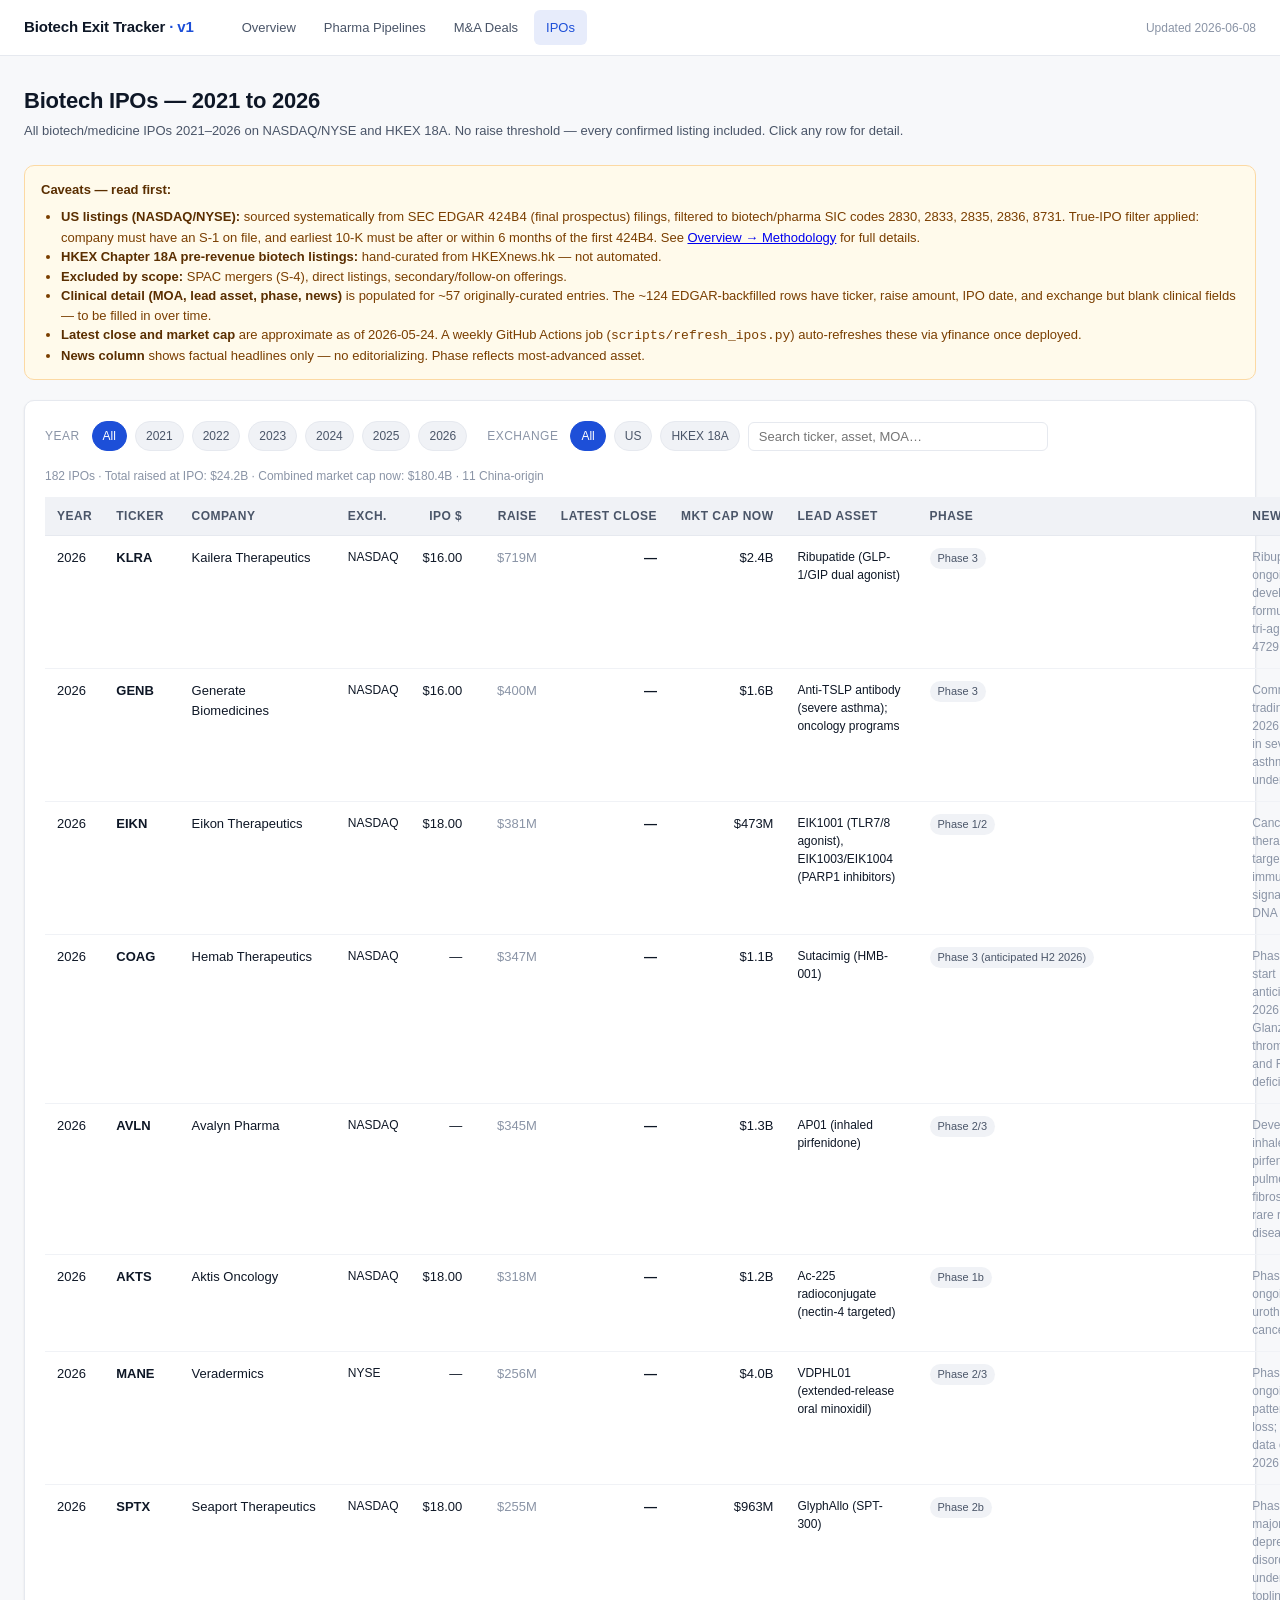
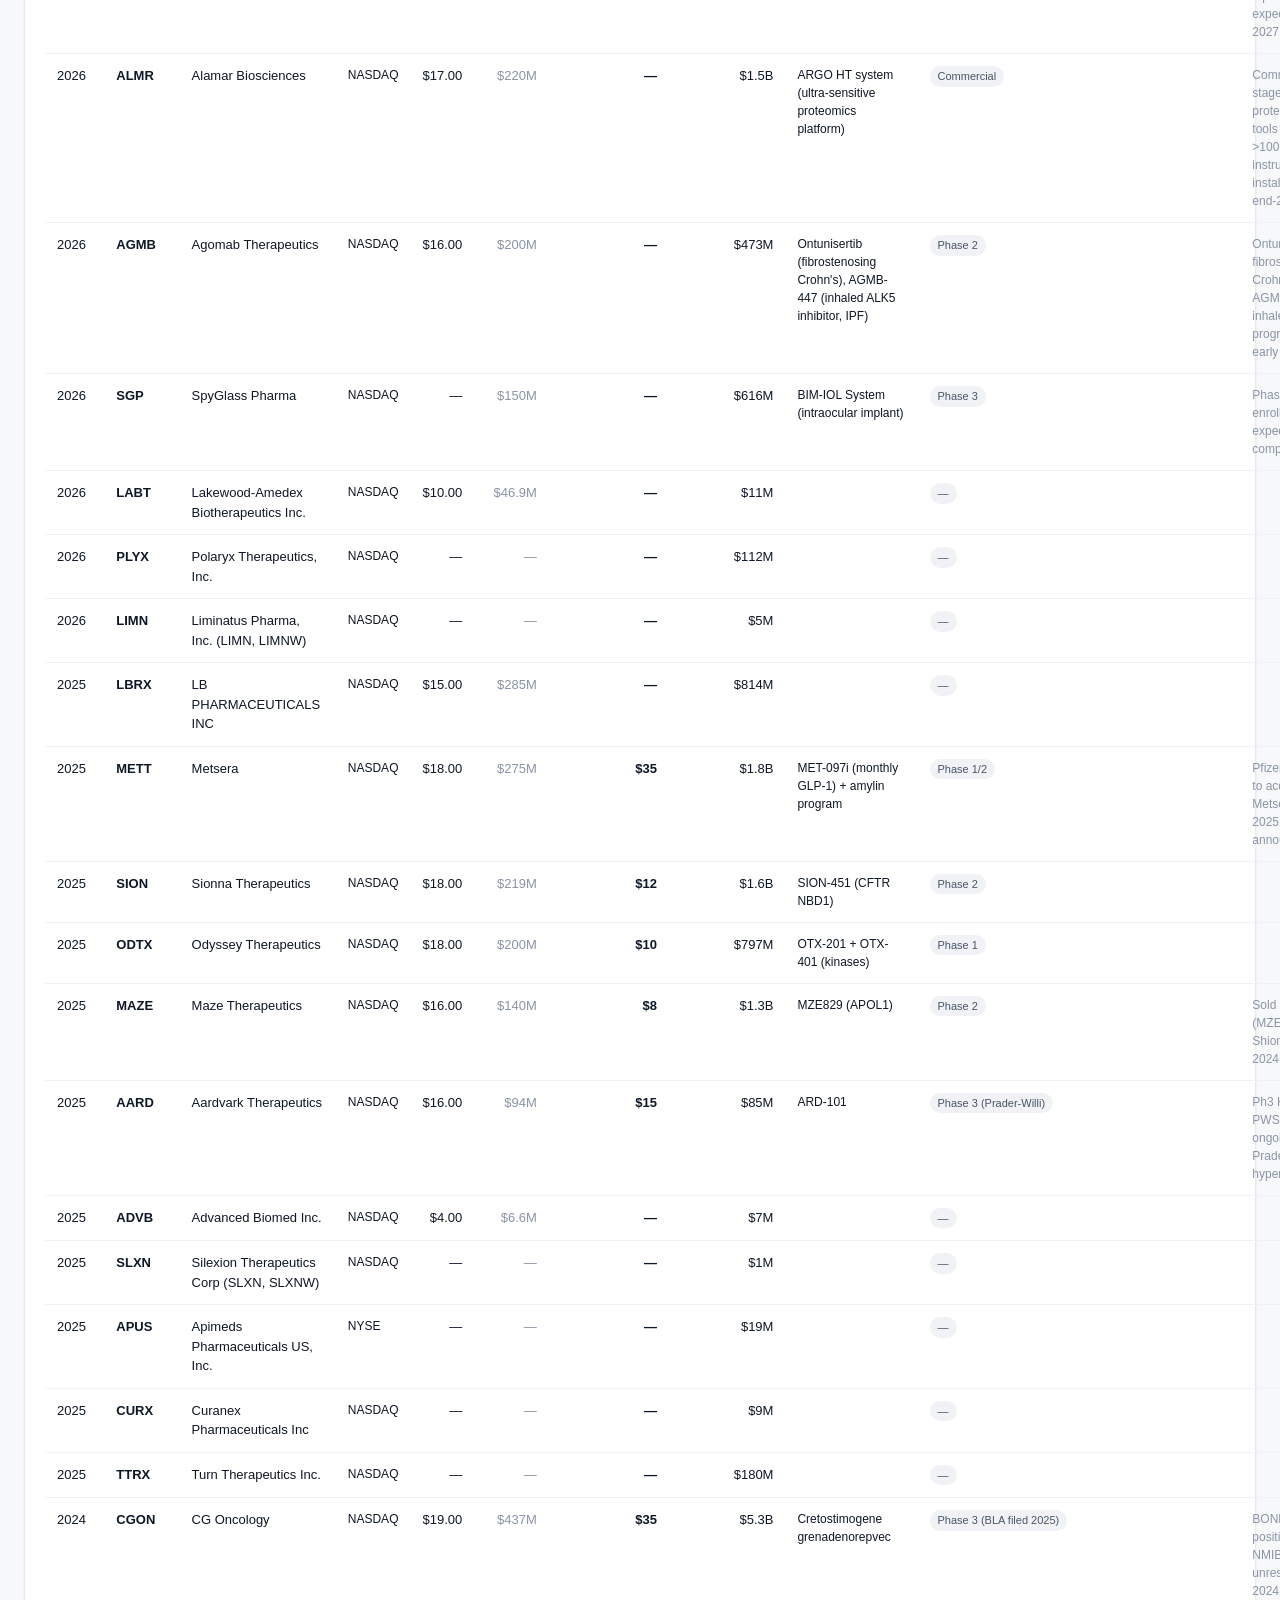
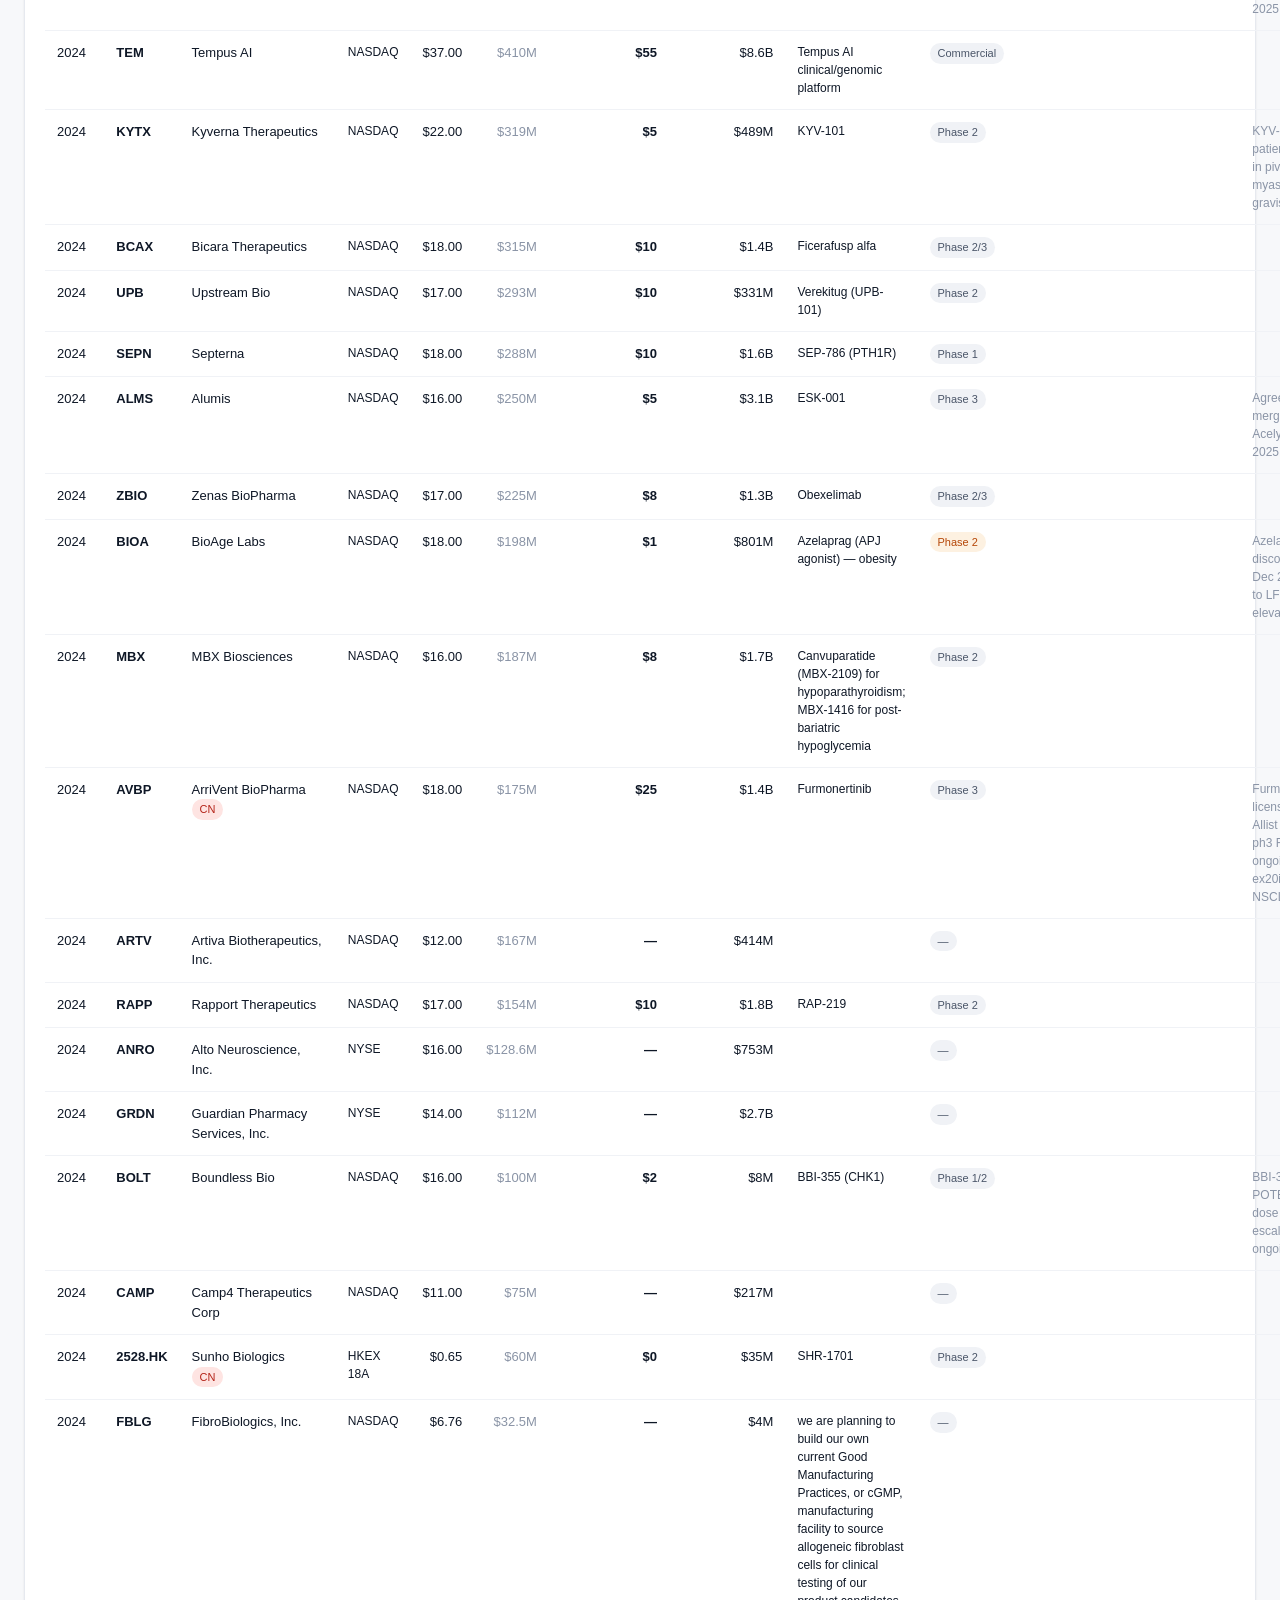
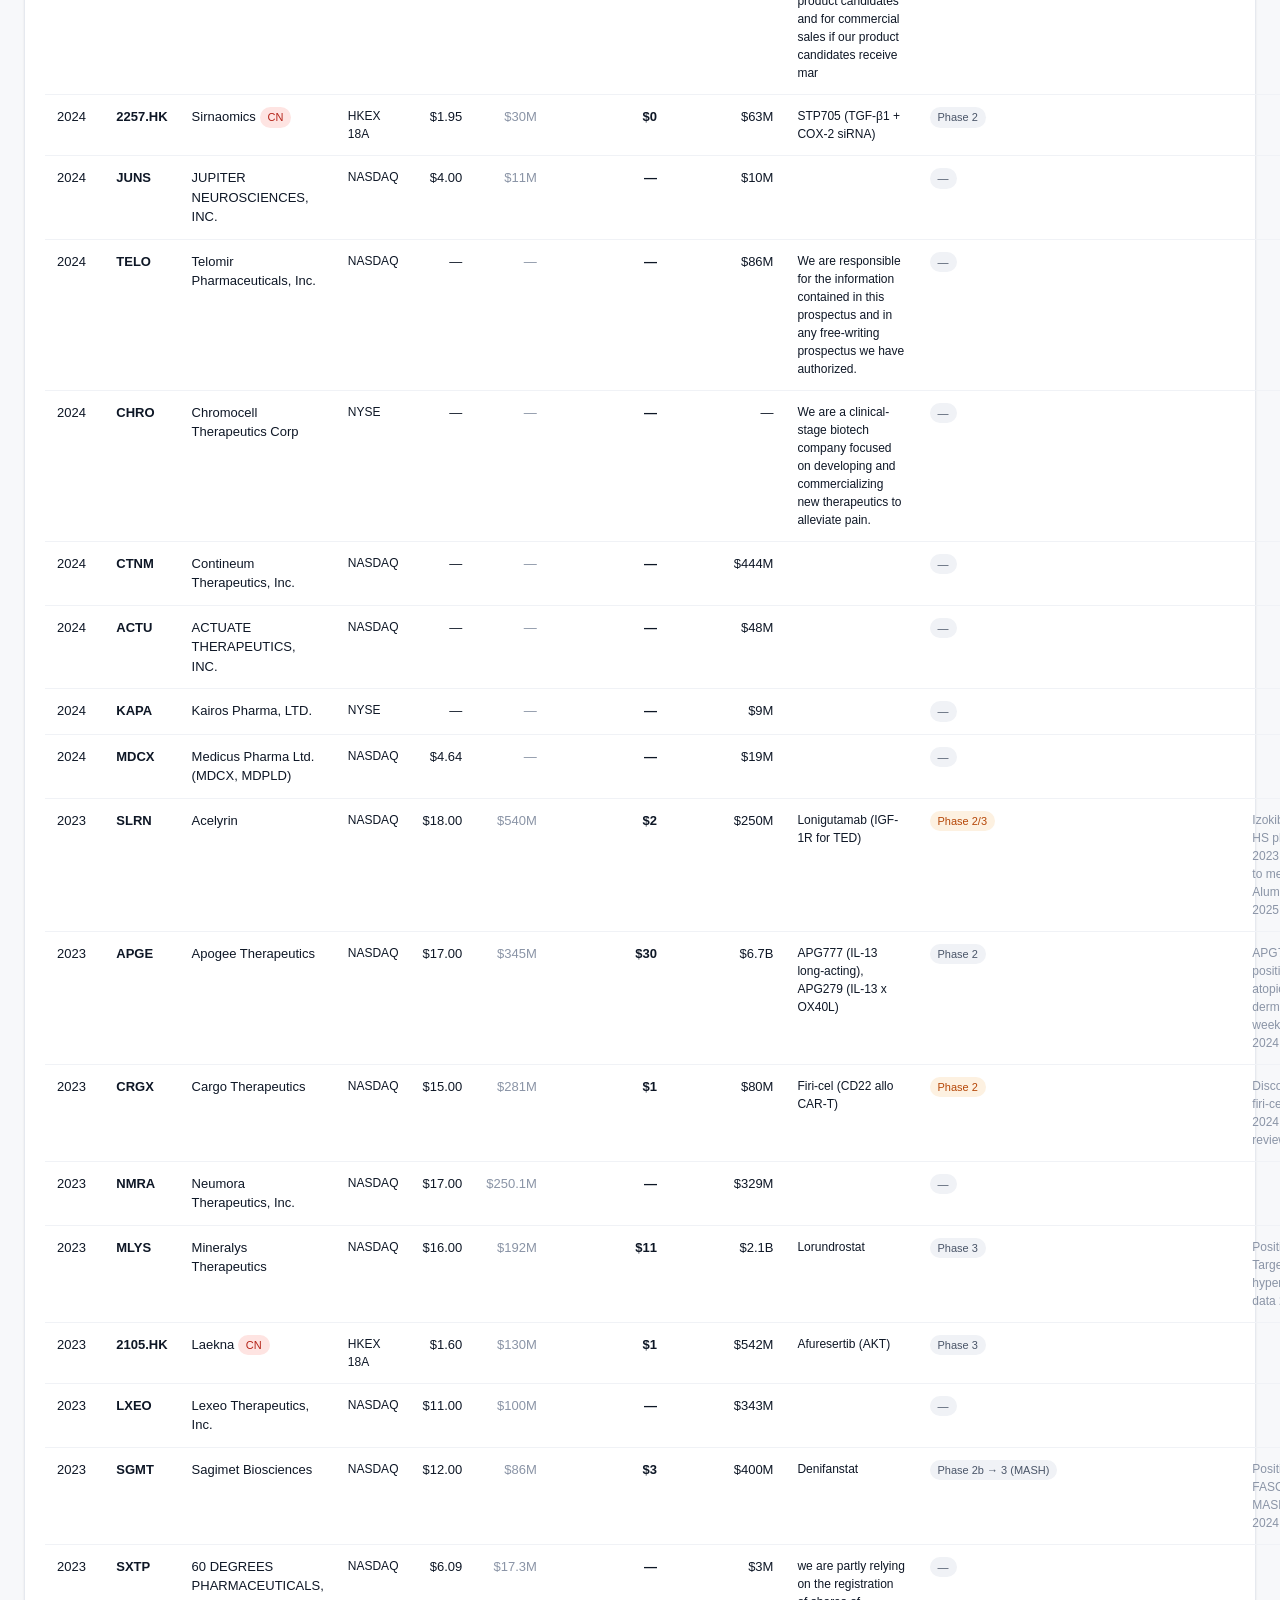
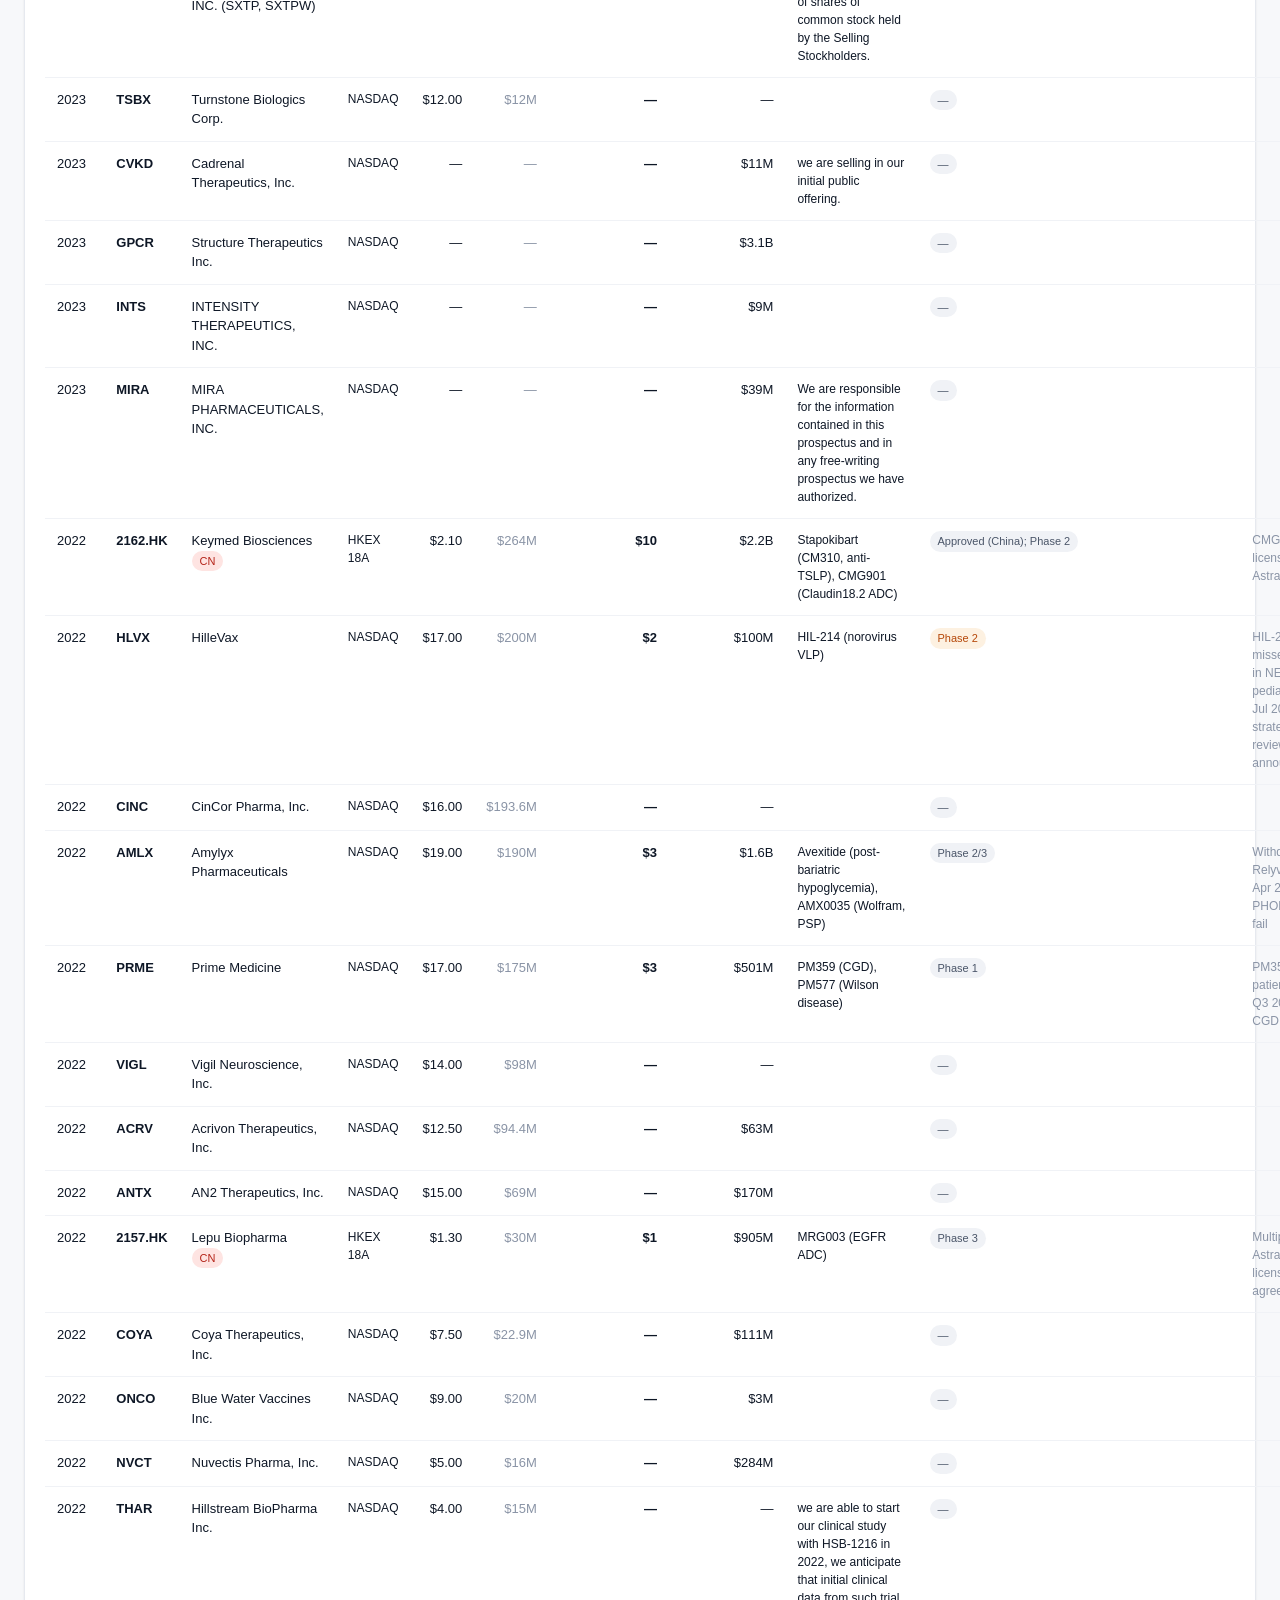
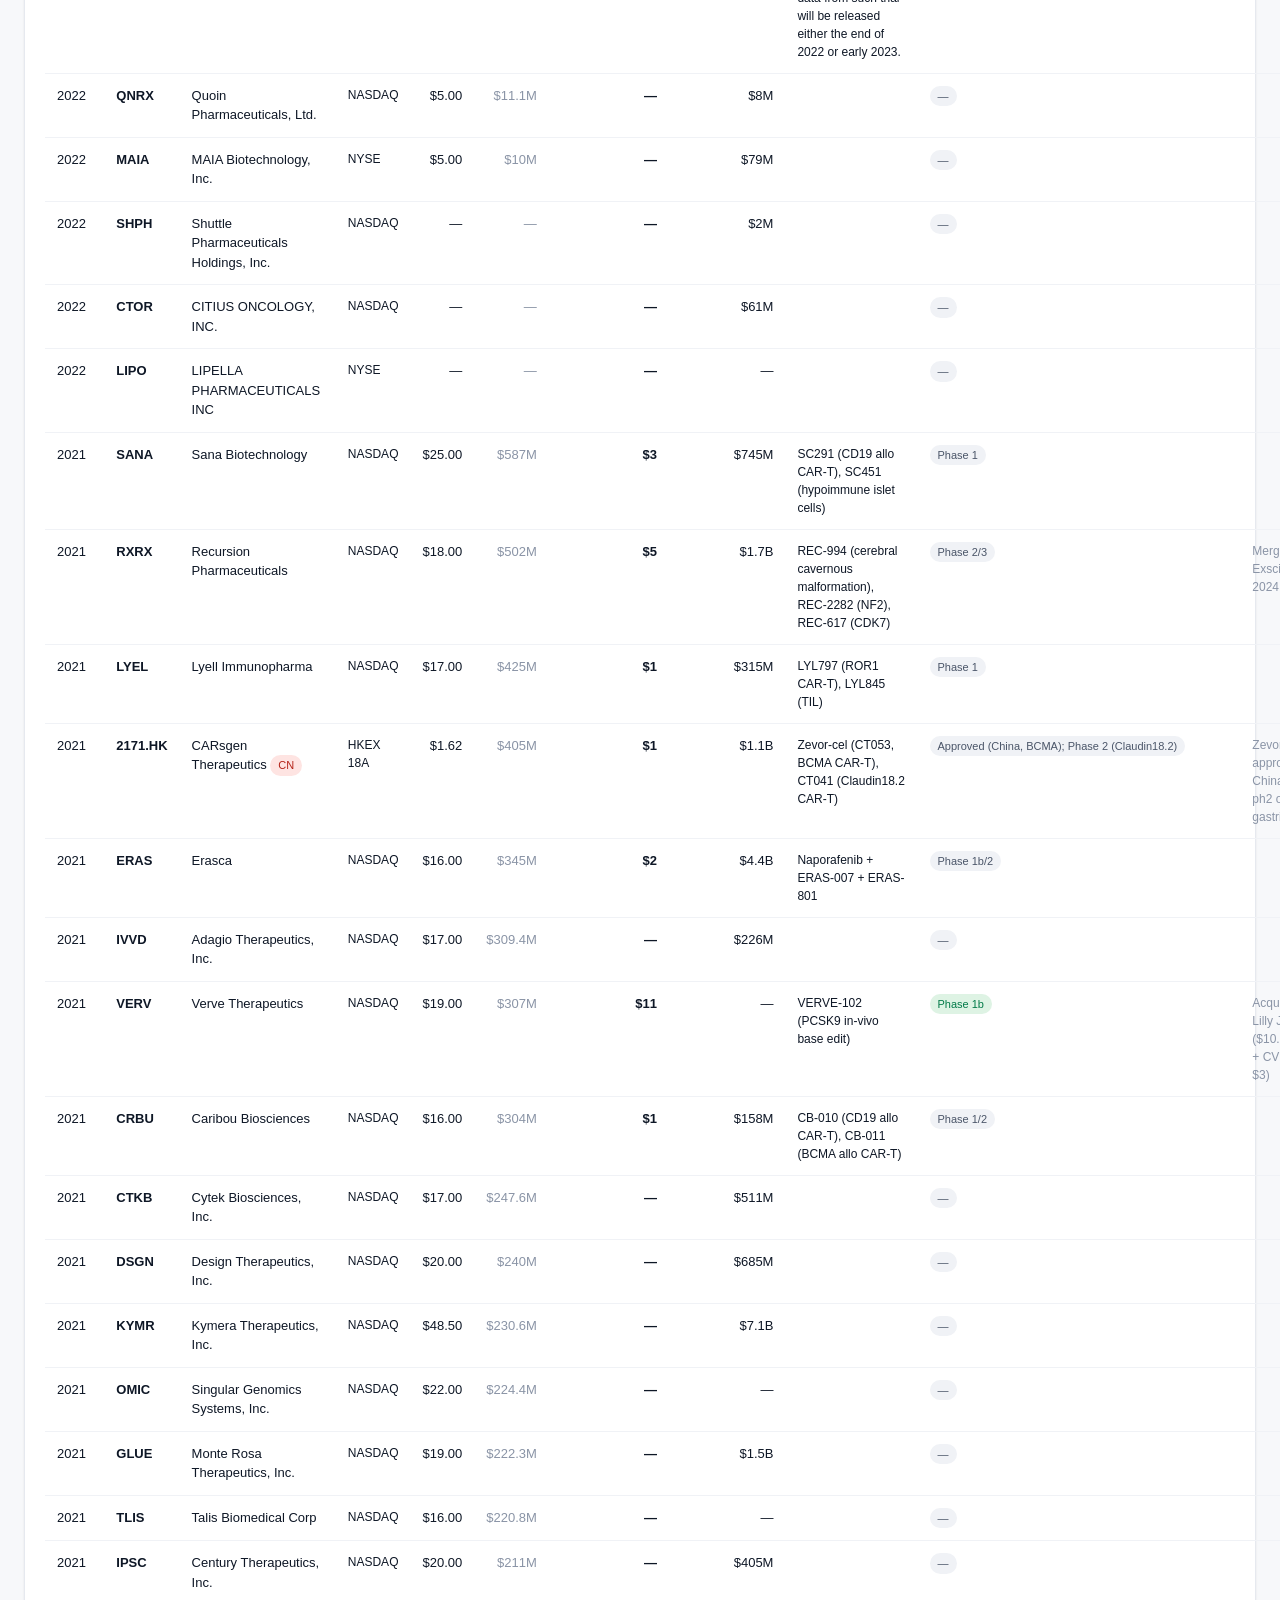
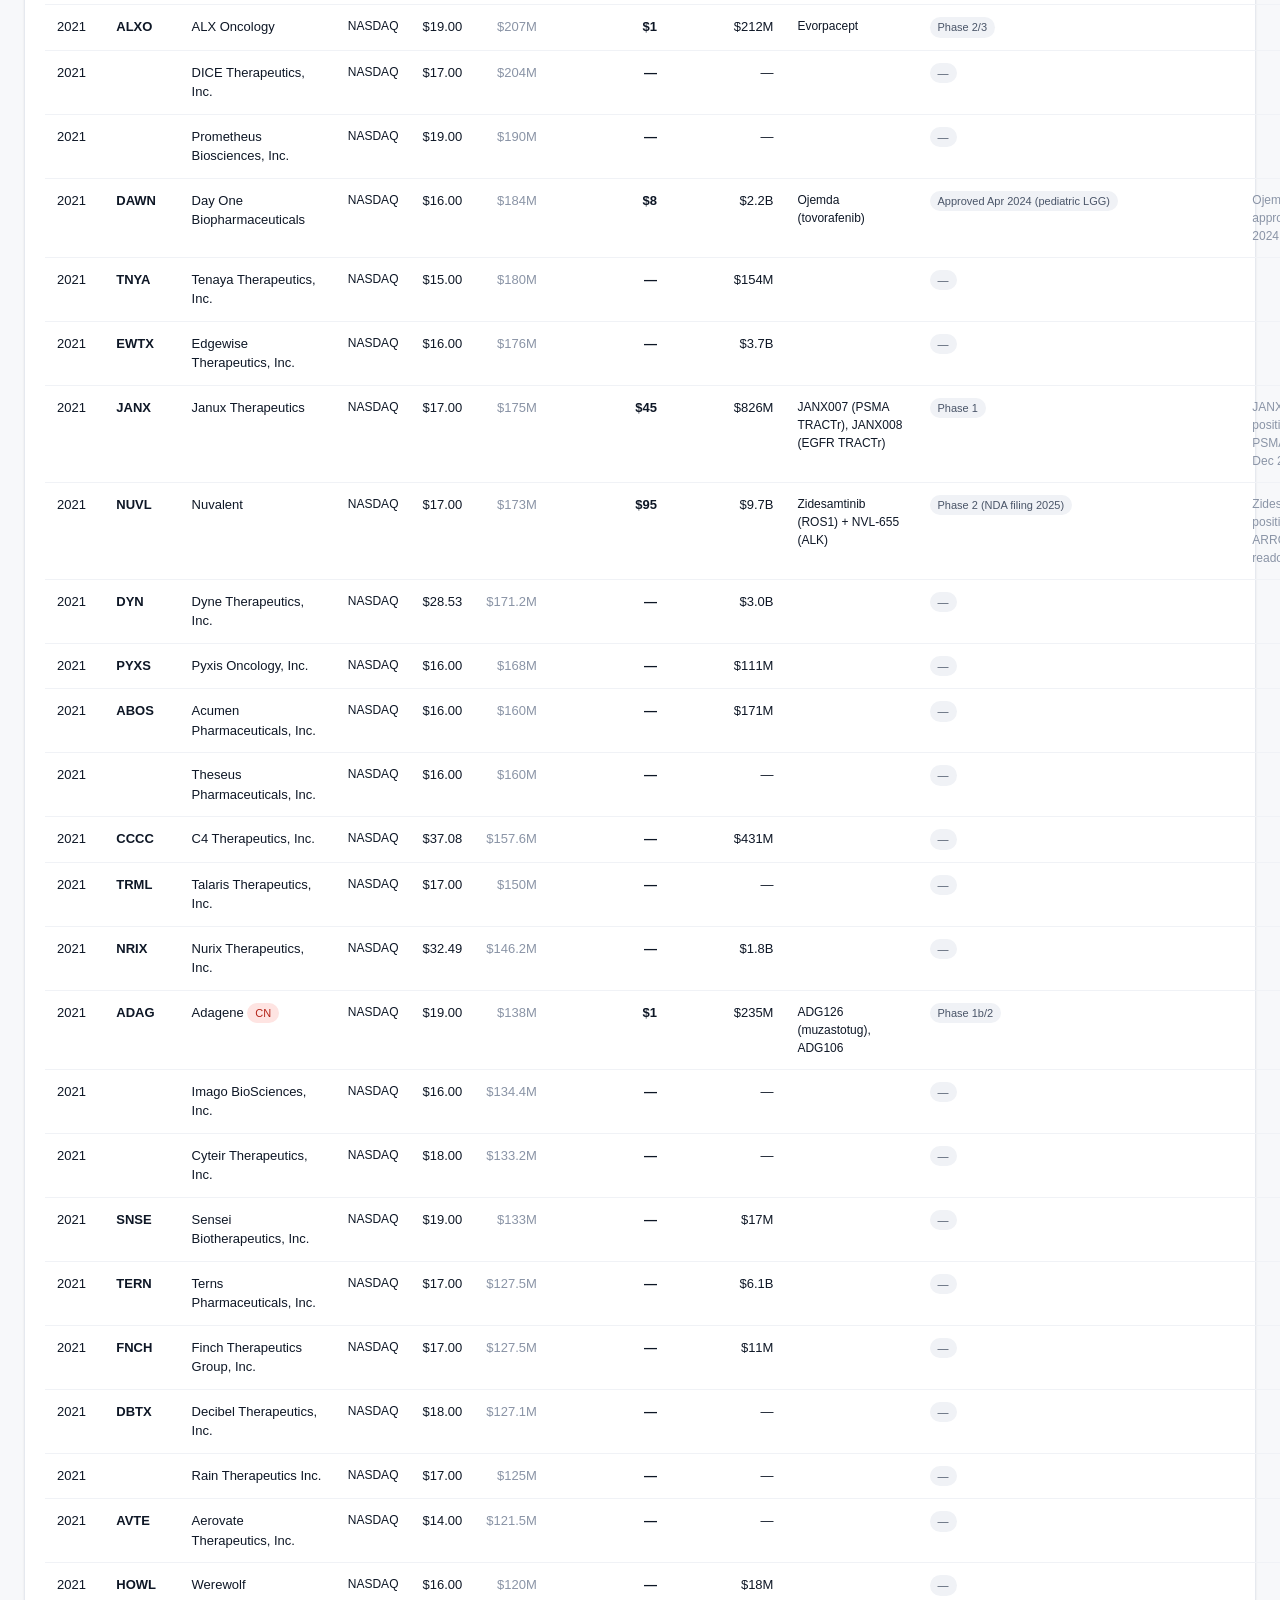
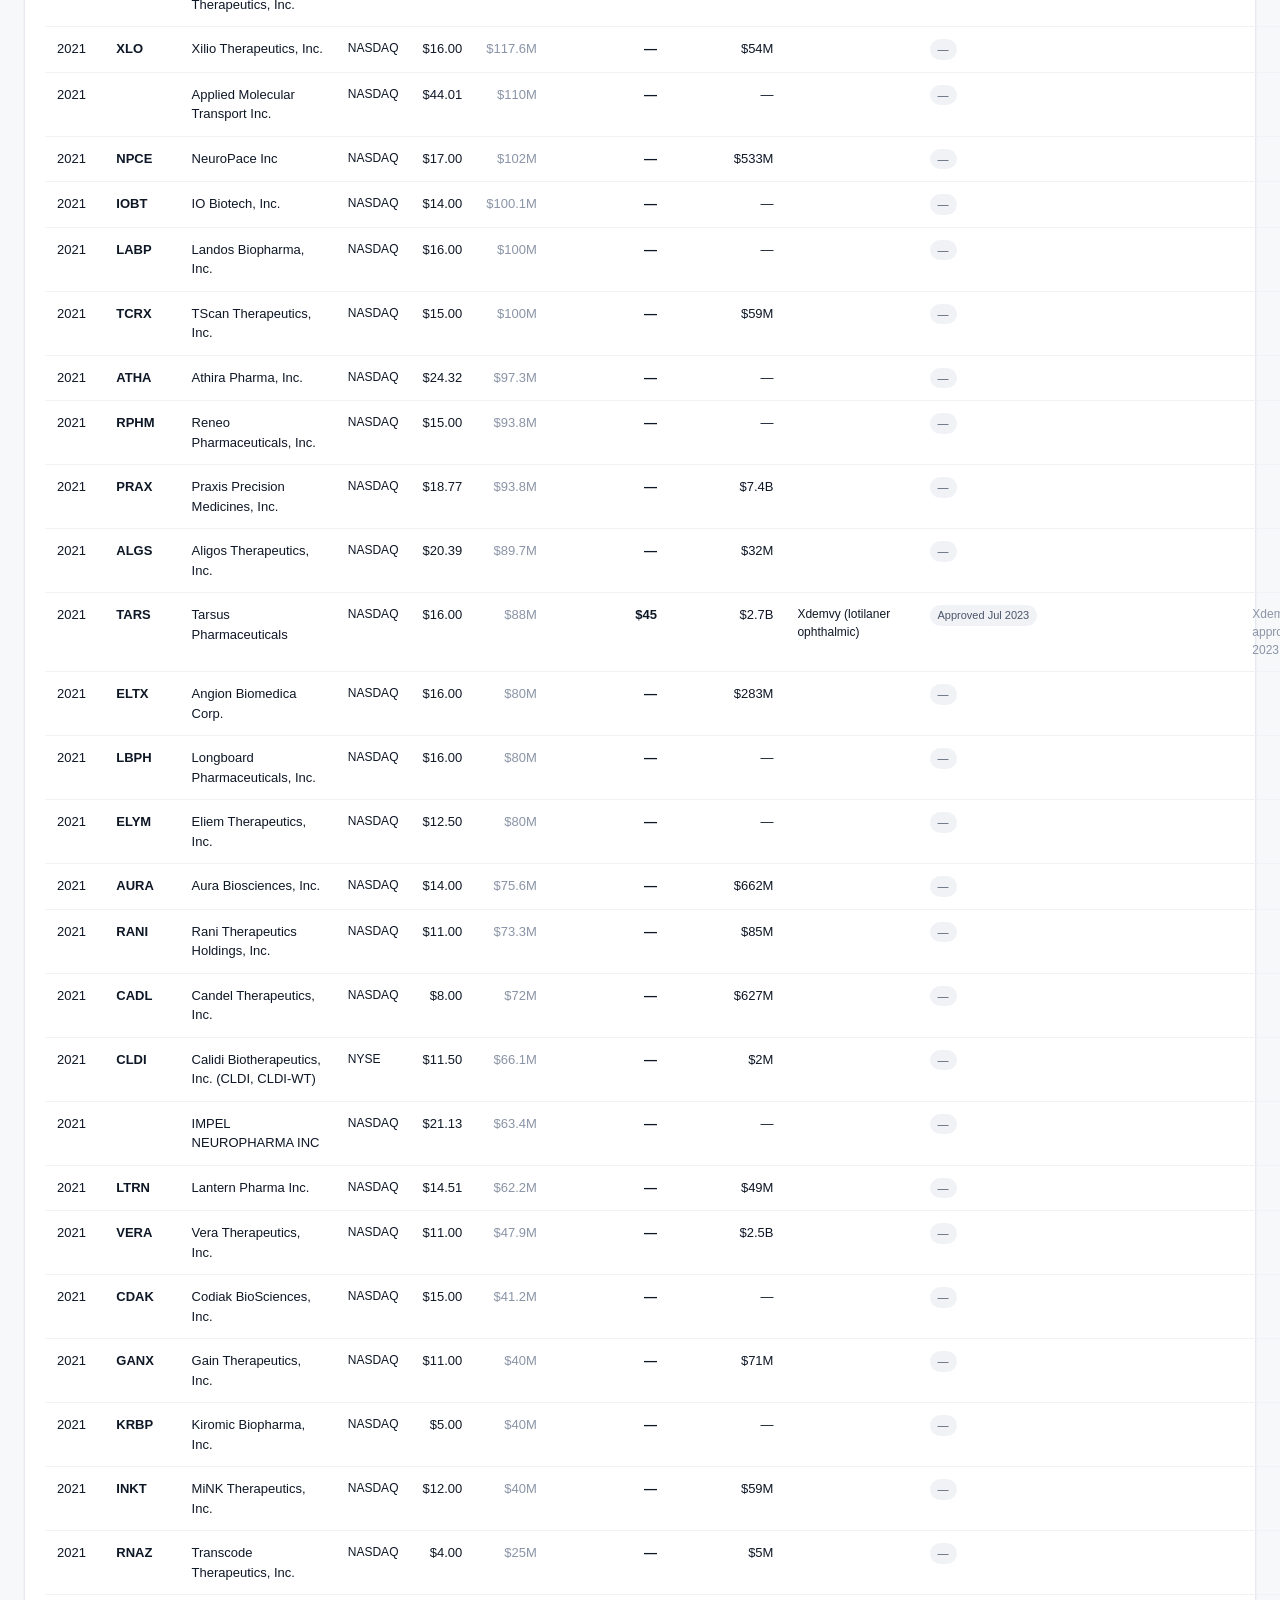
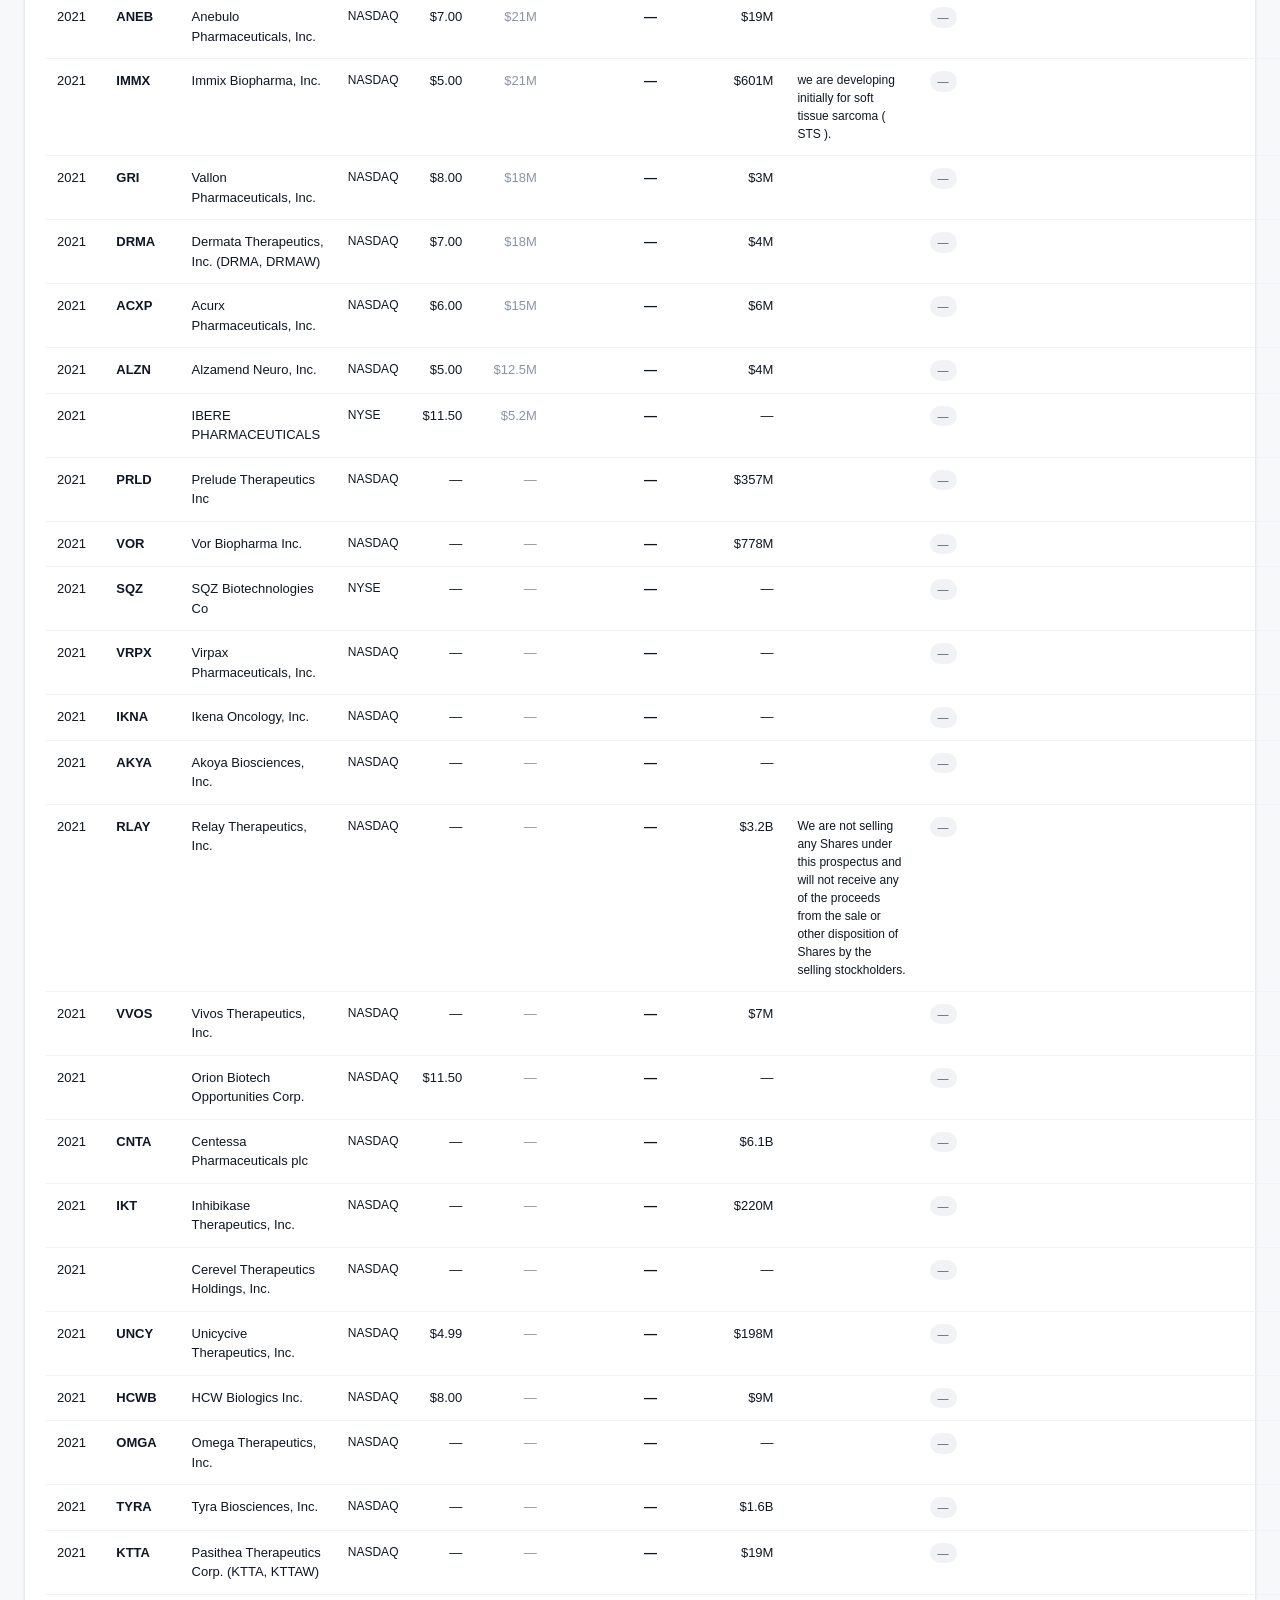
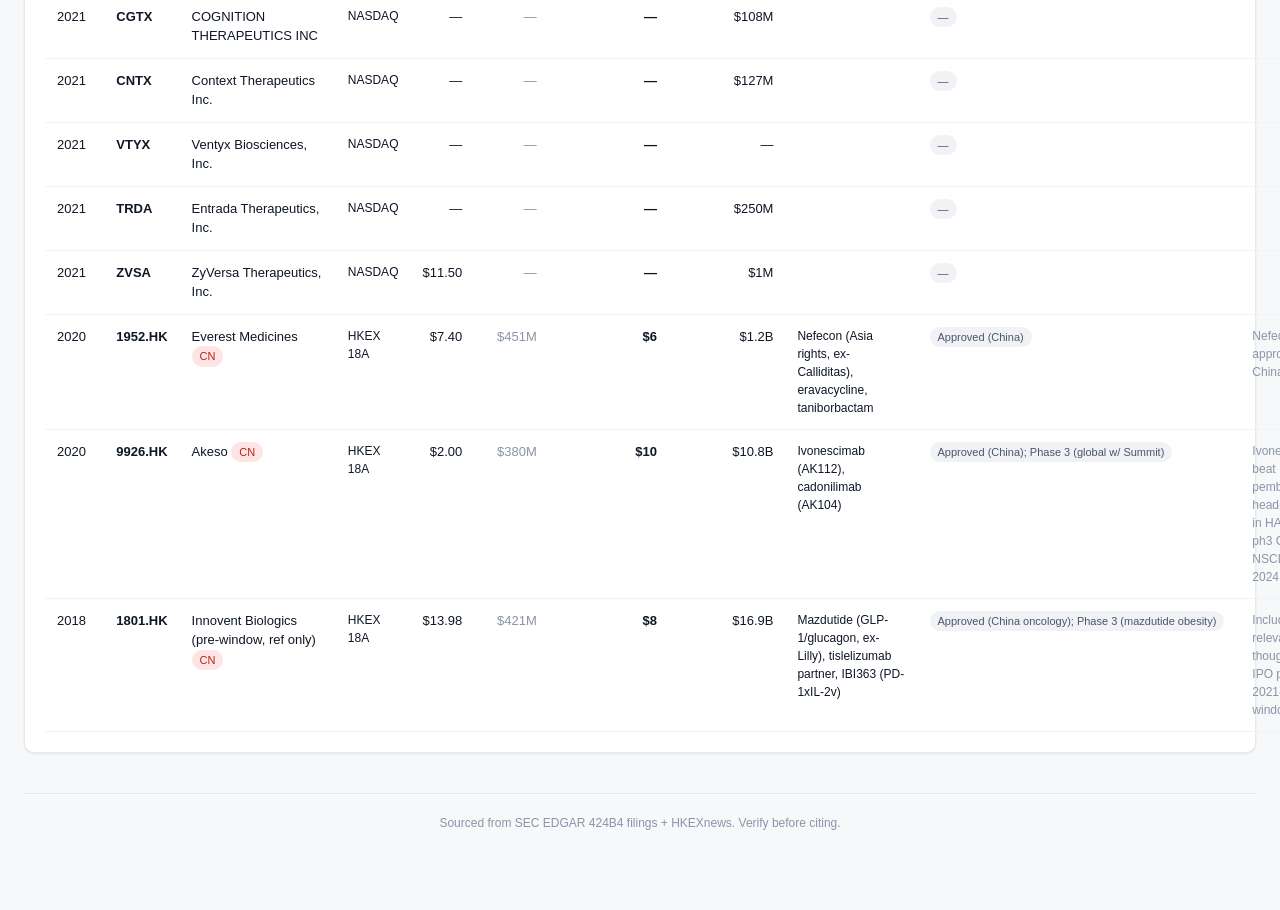
==== commit 1f8e545a: "chore: update date badge to 2026-06-08" ====
--- a/ipos.html
+++ b/ipos.html
@@ -15,7 +15,7 @@
       <a href="ma.html">M&amp;A Deals</a>
       <a href="ipos.html">IPOs</a>
     </nav>
-    <div class="updated">Updated 2026-05-24</div>
+    <div class="updated">Updated 2026-06-08</div>
   </header>
 
   <main>
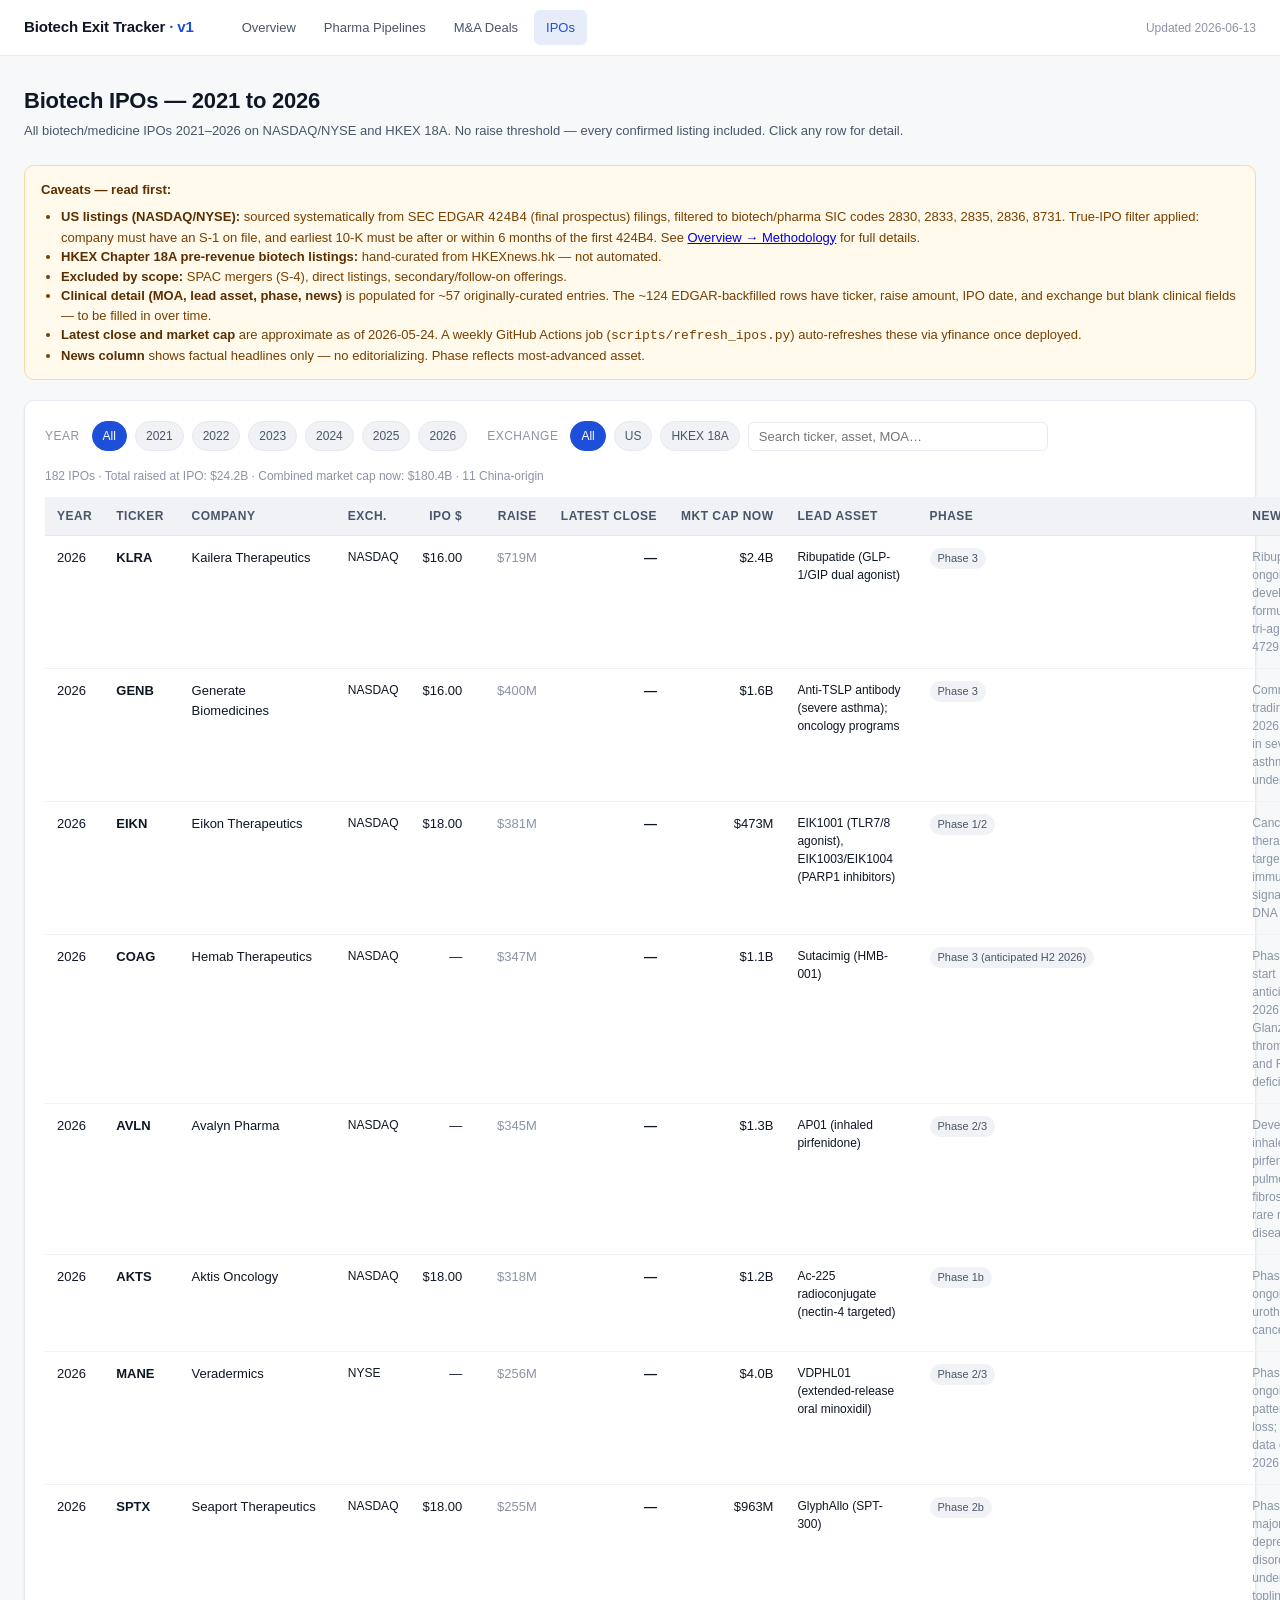
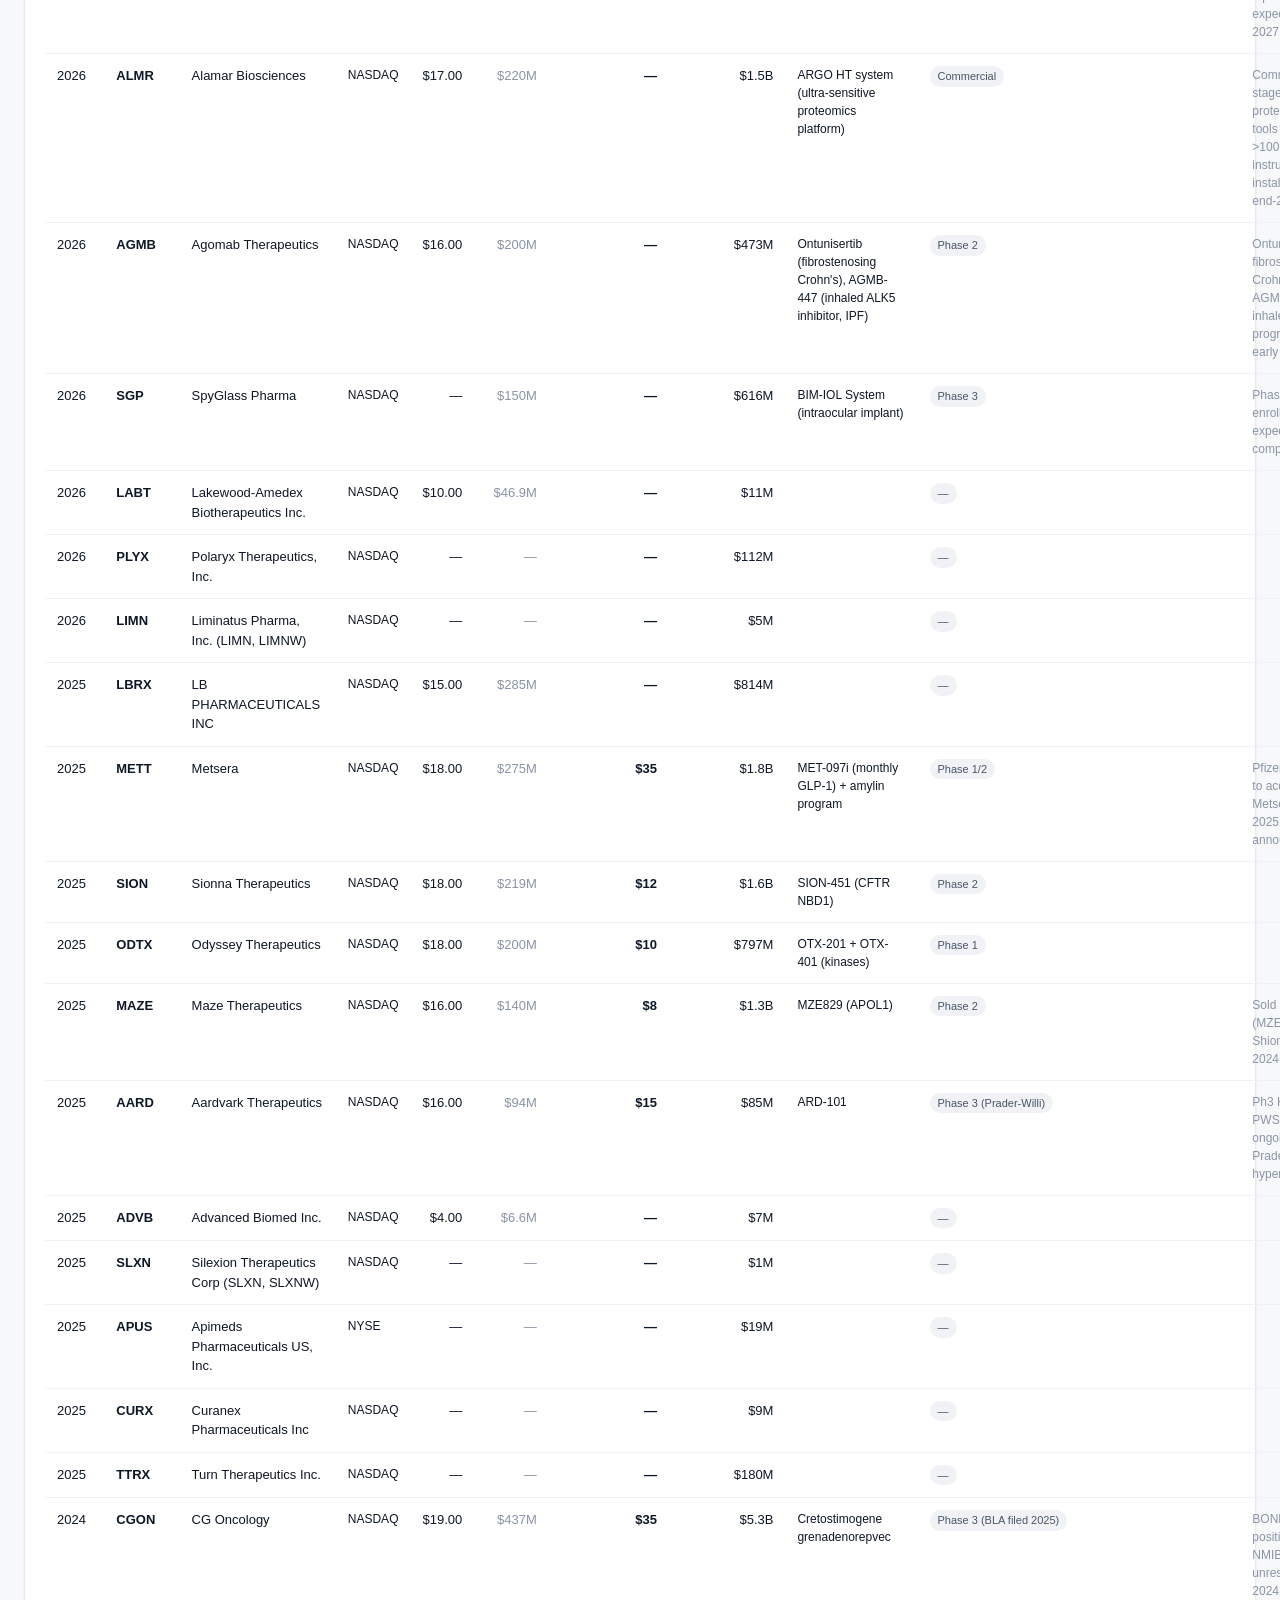
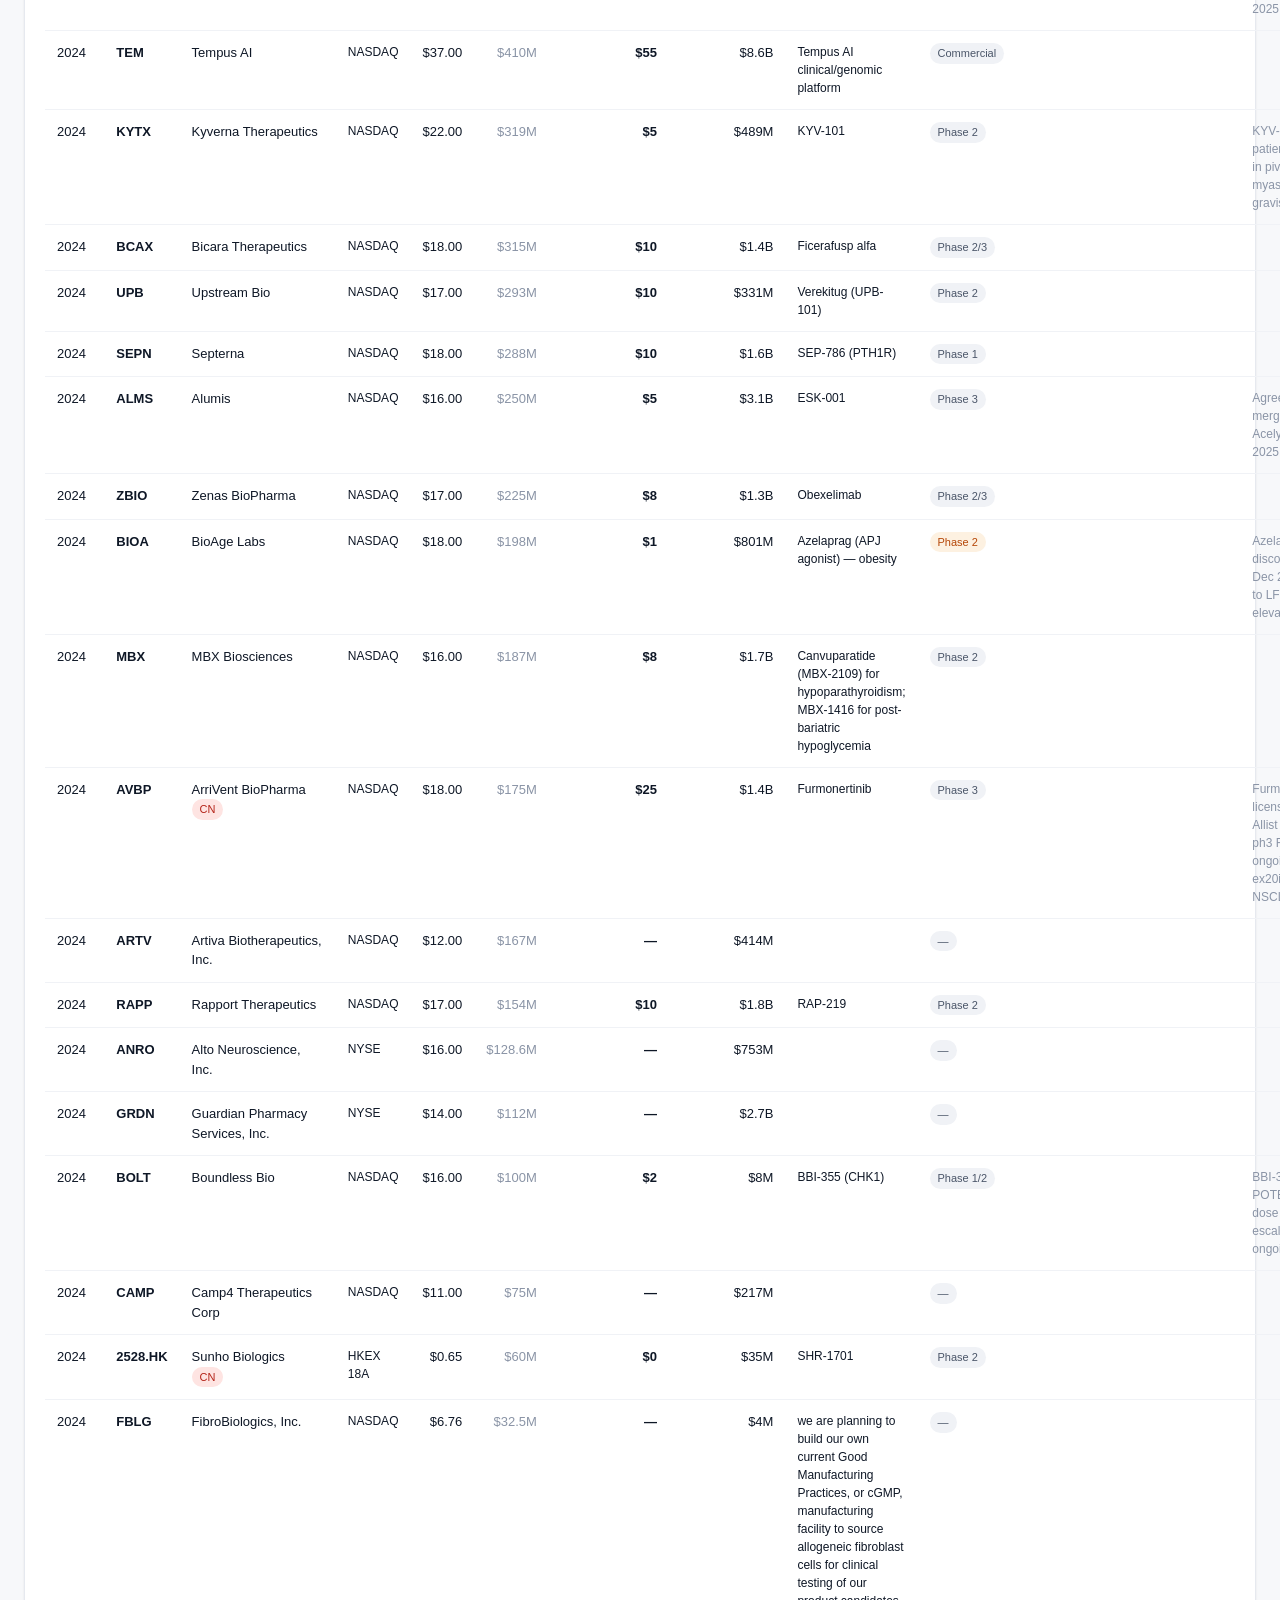
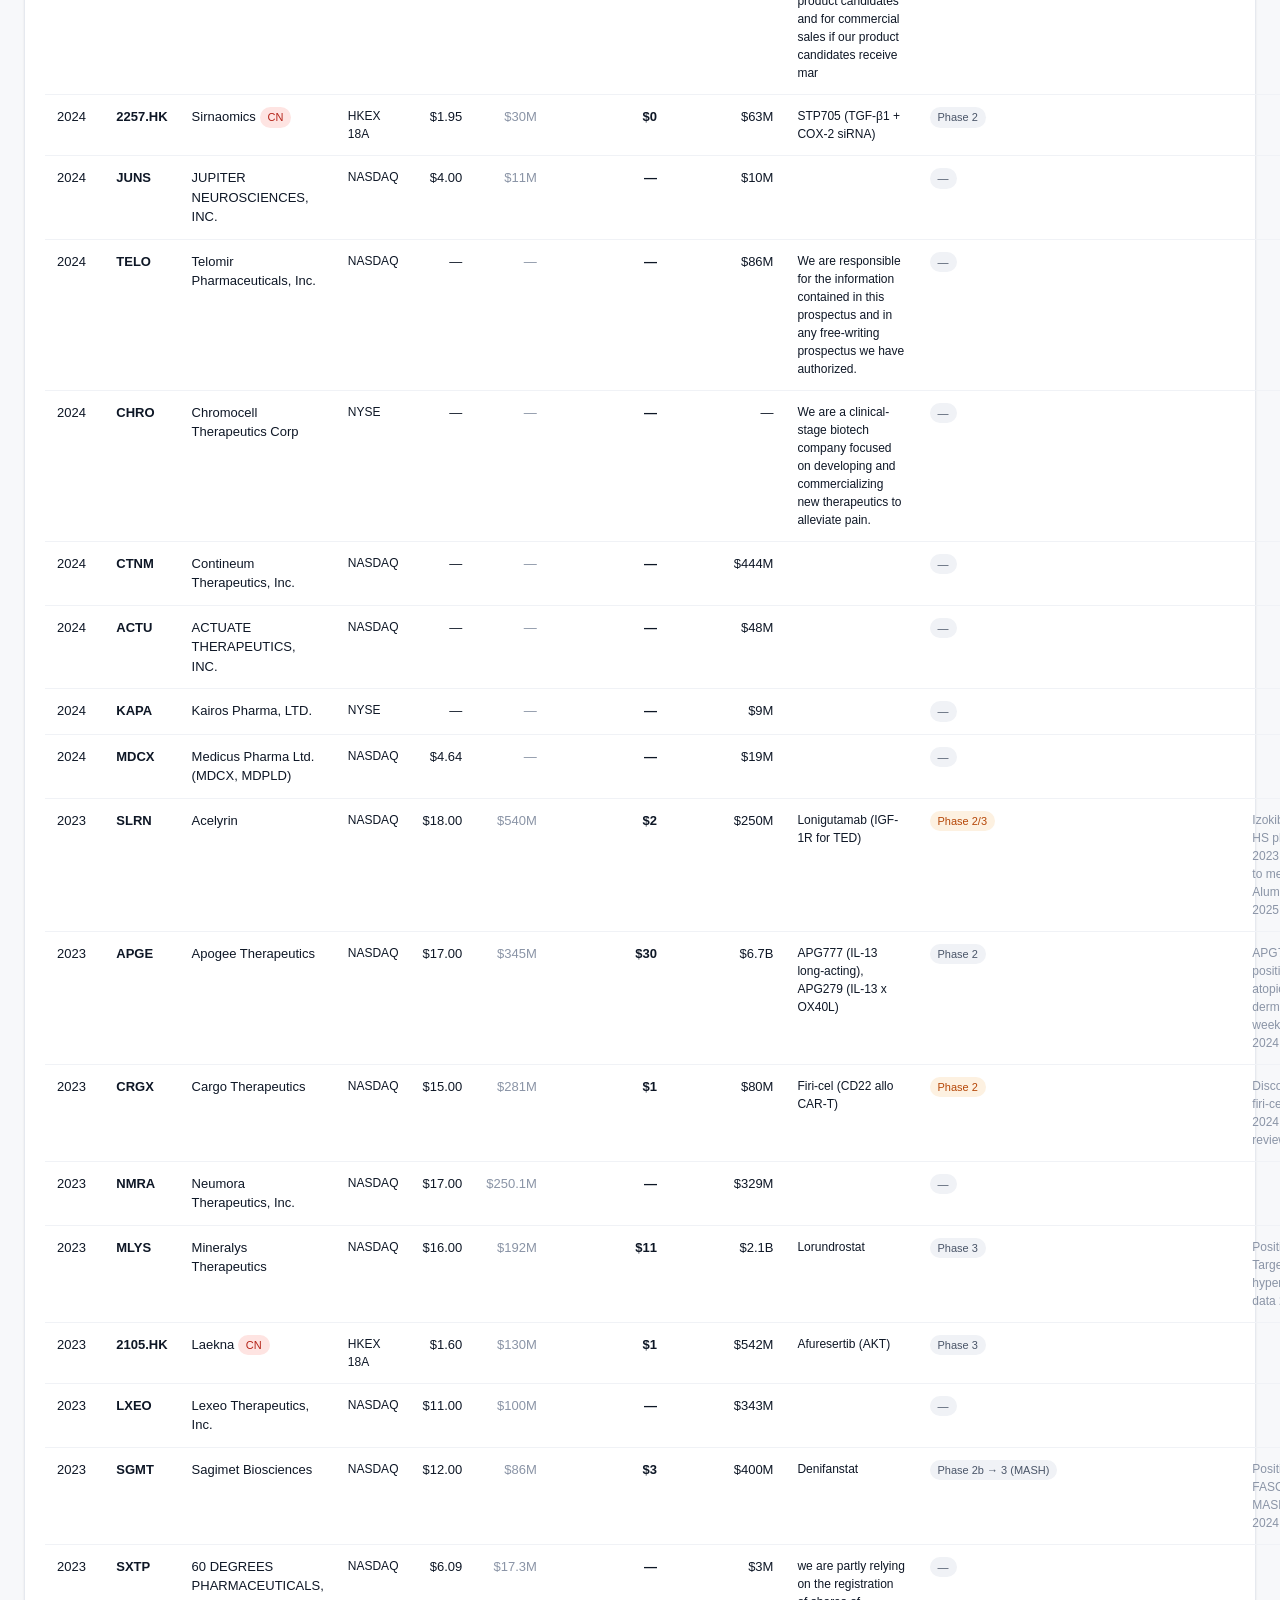
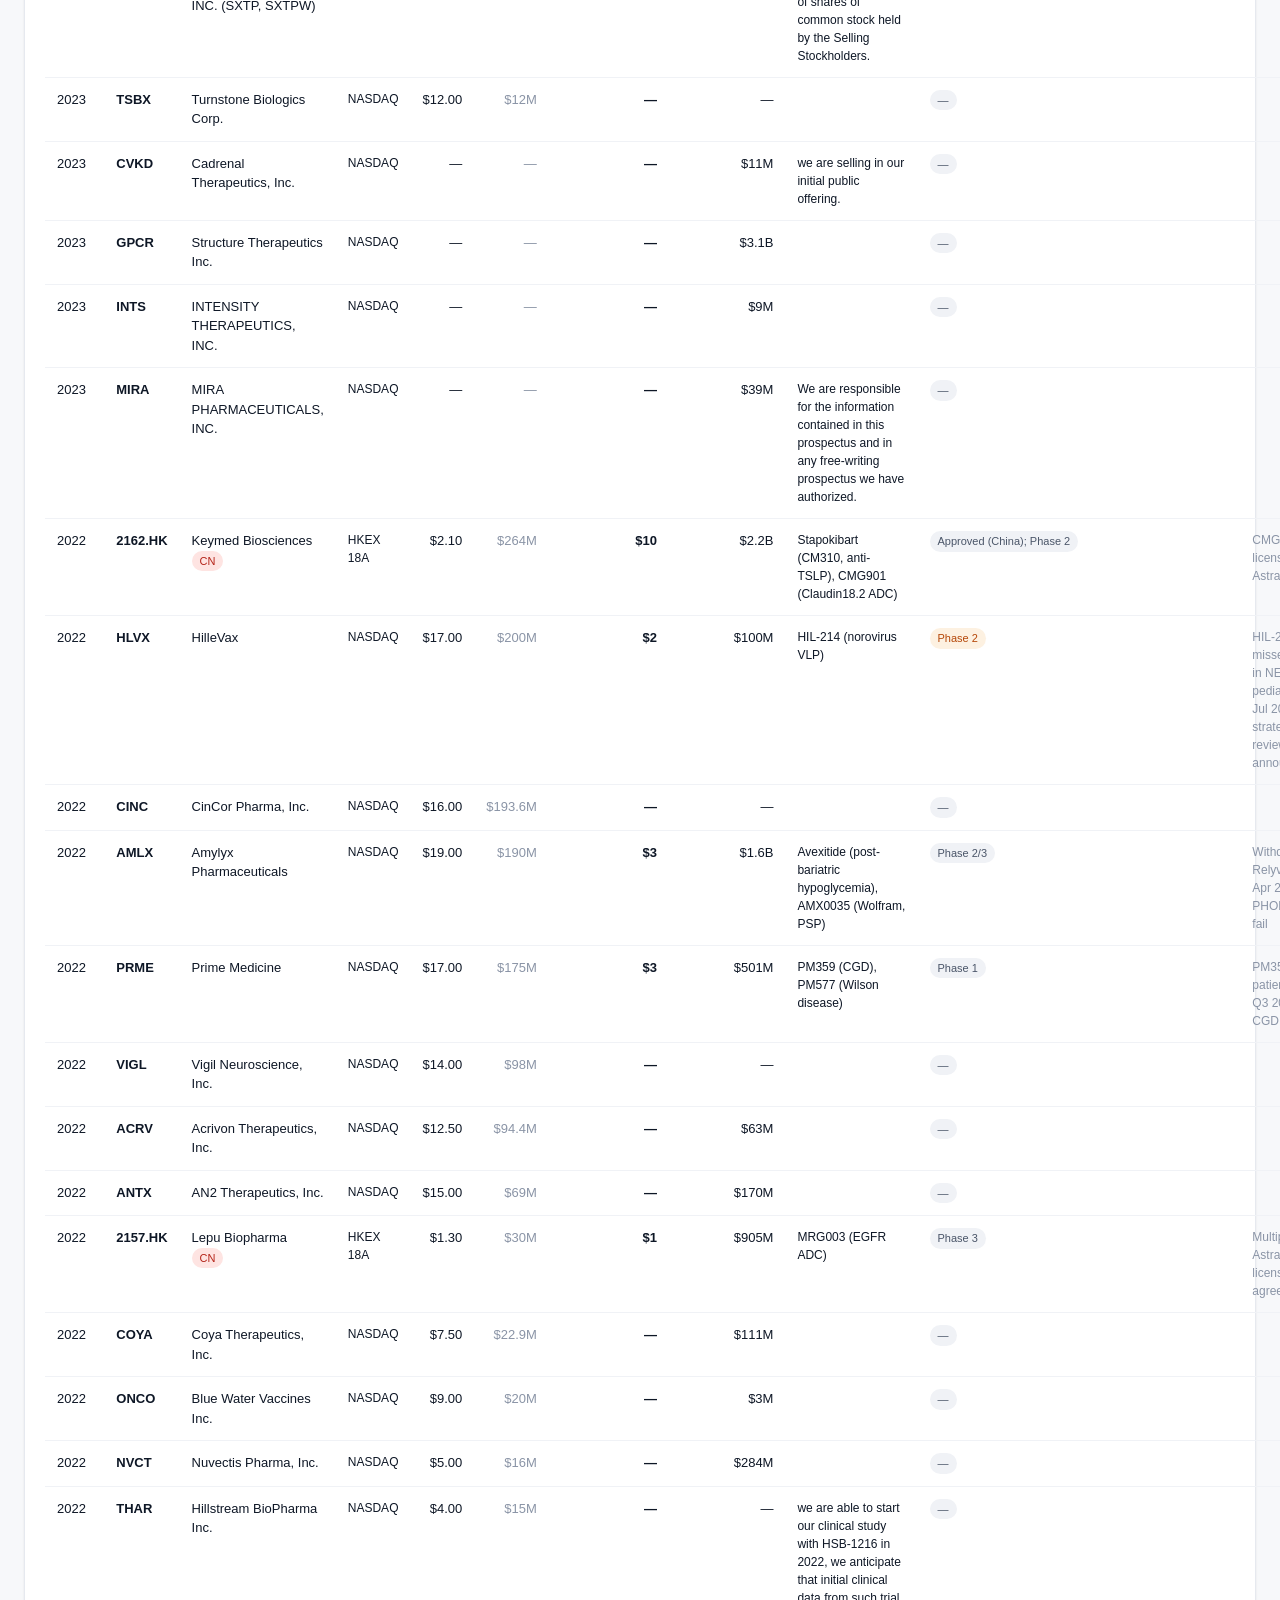
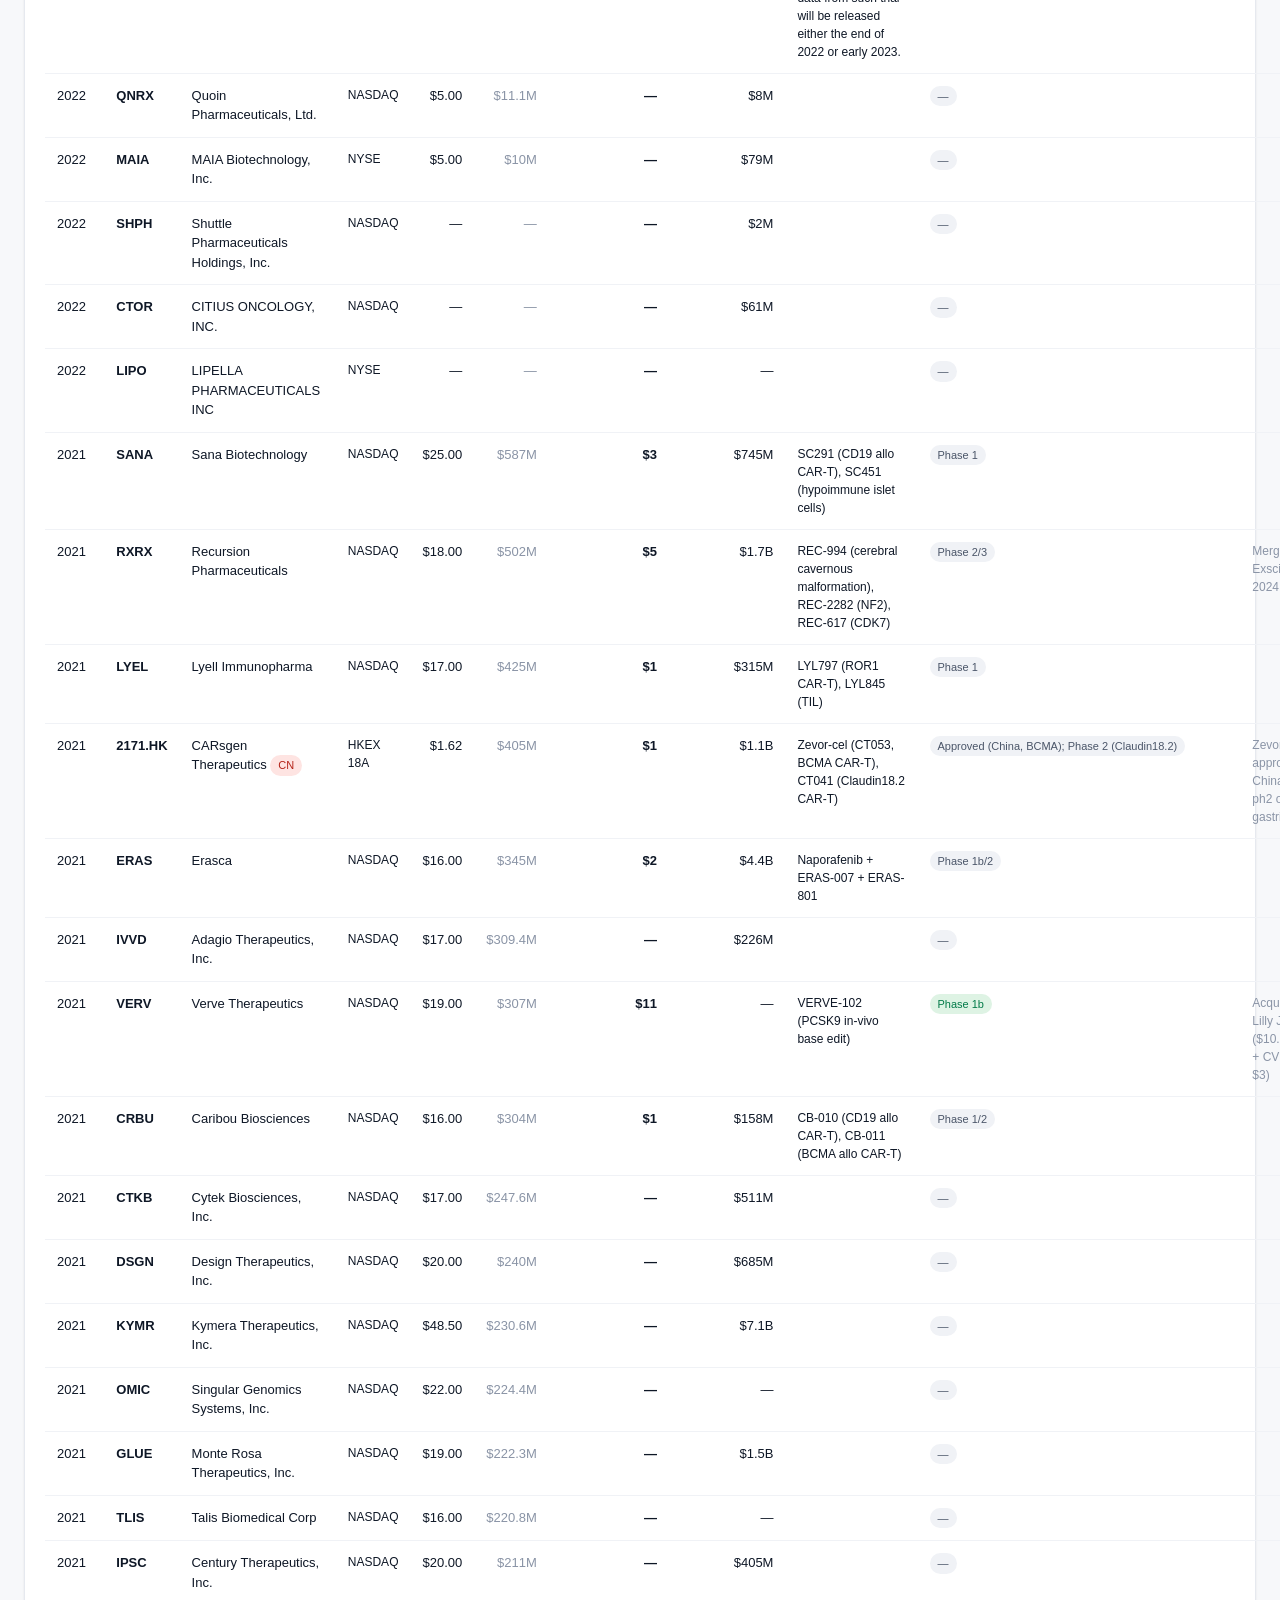
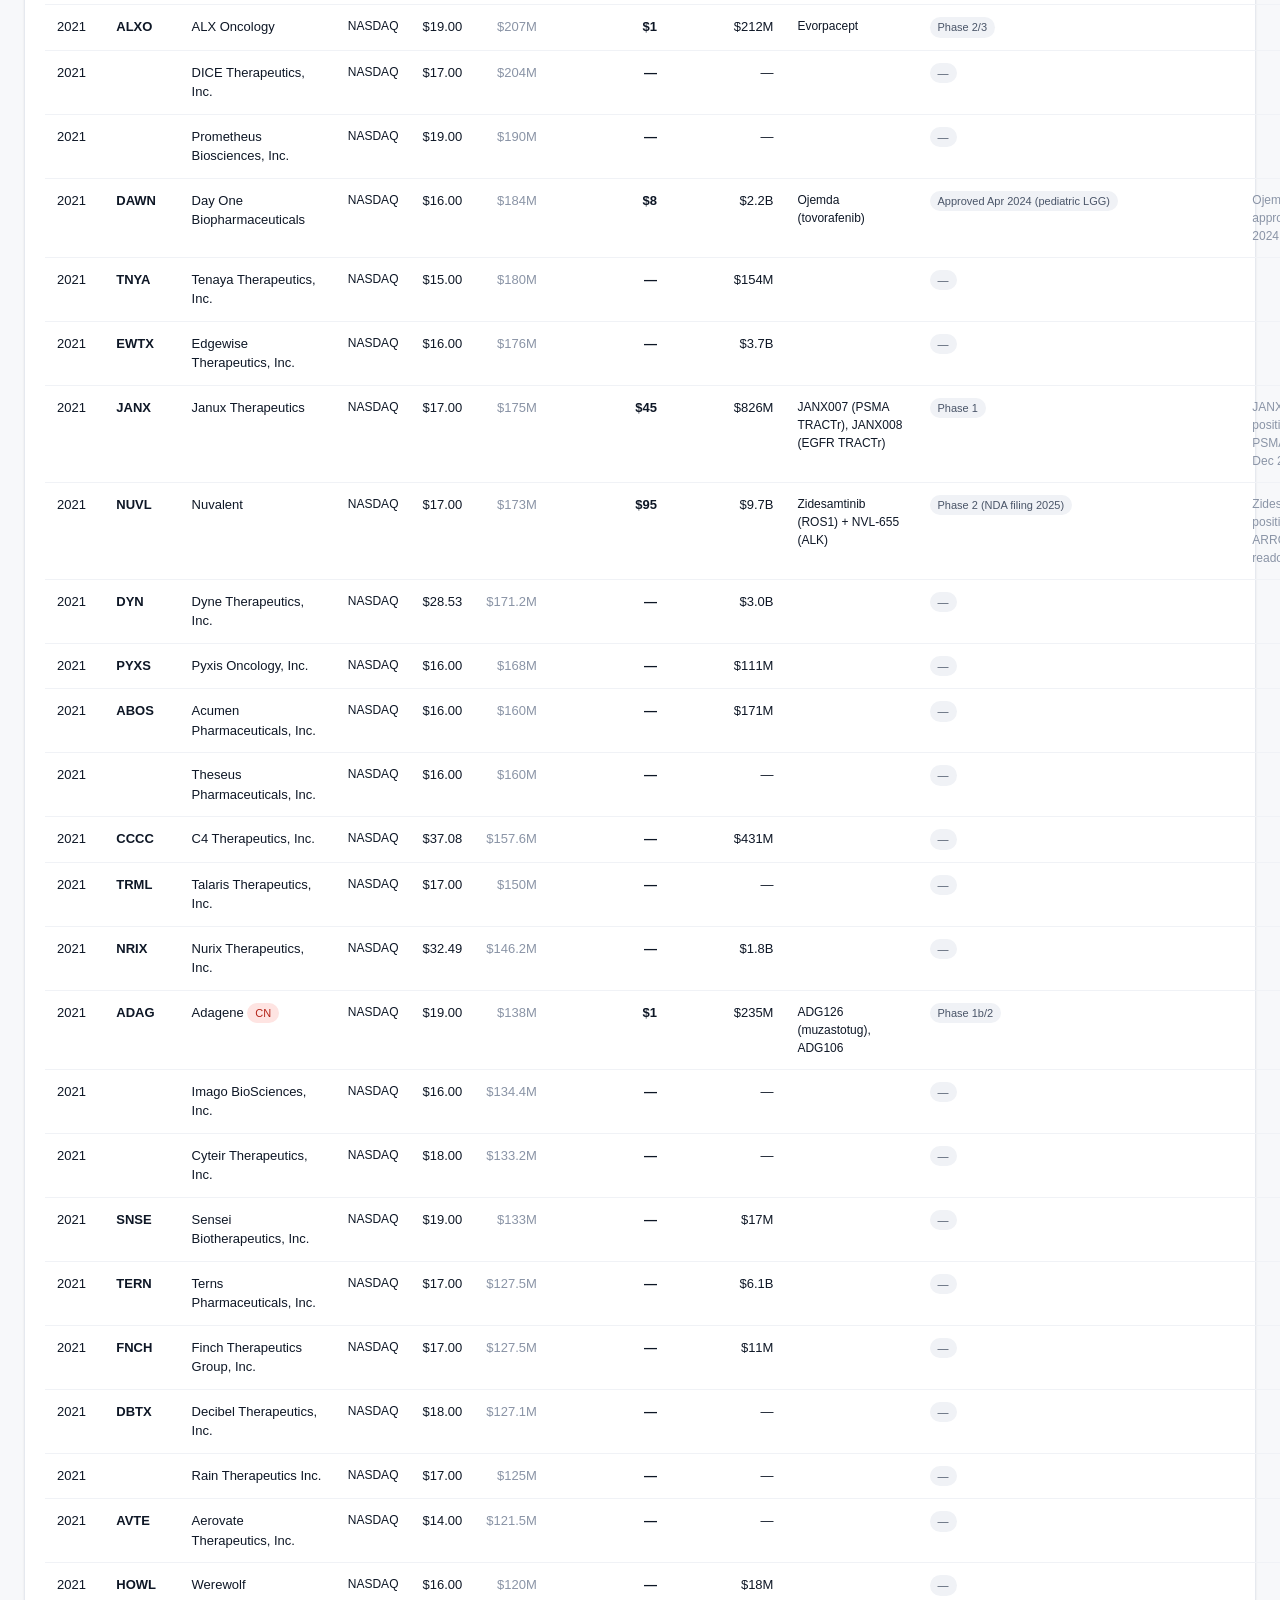
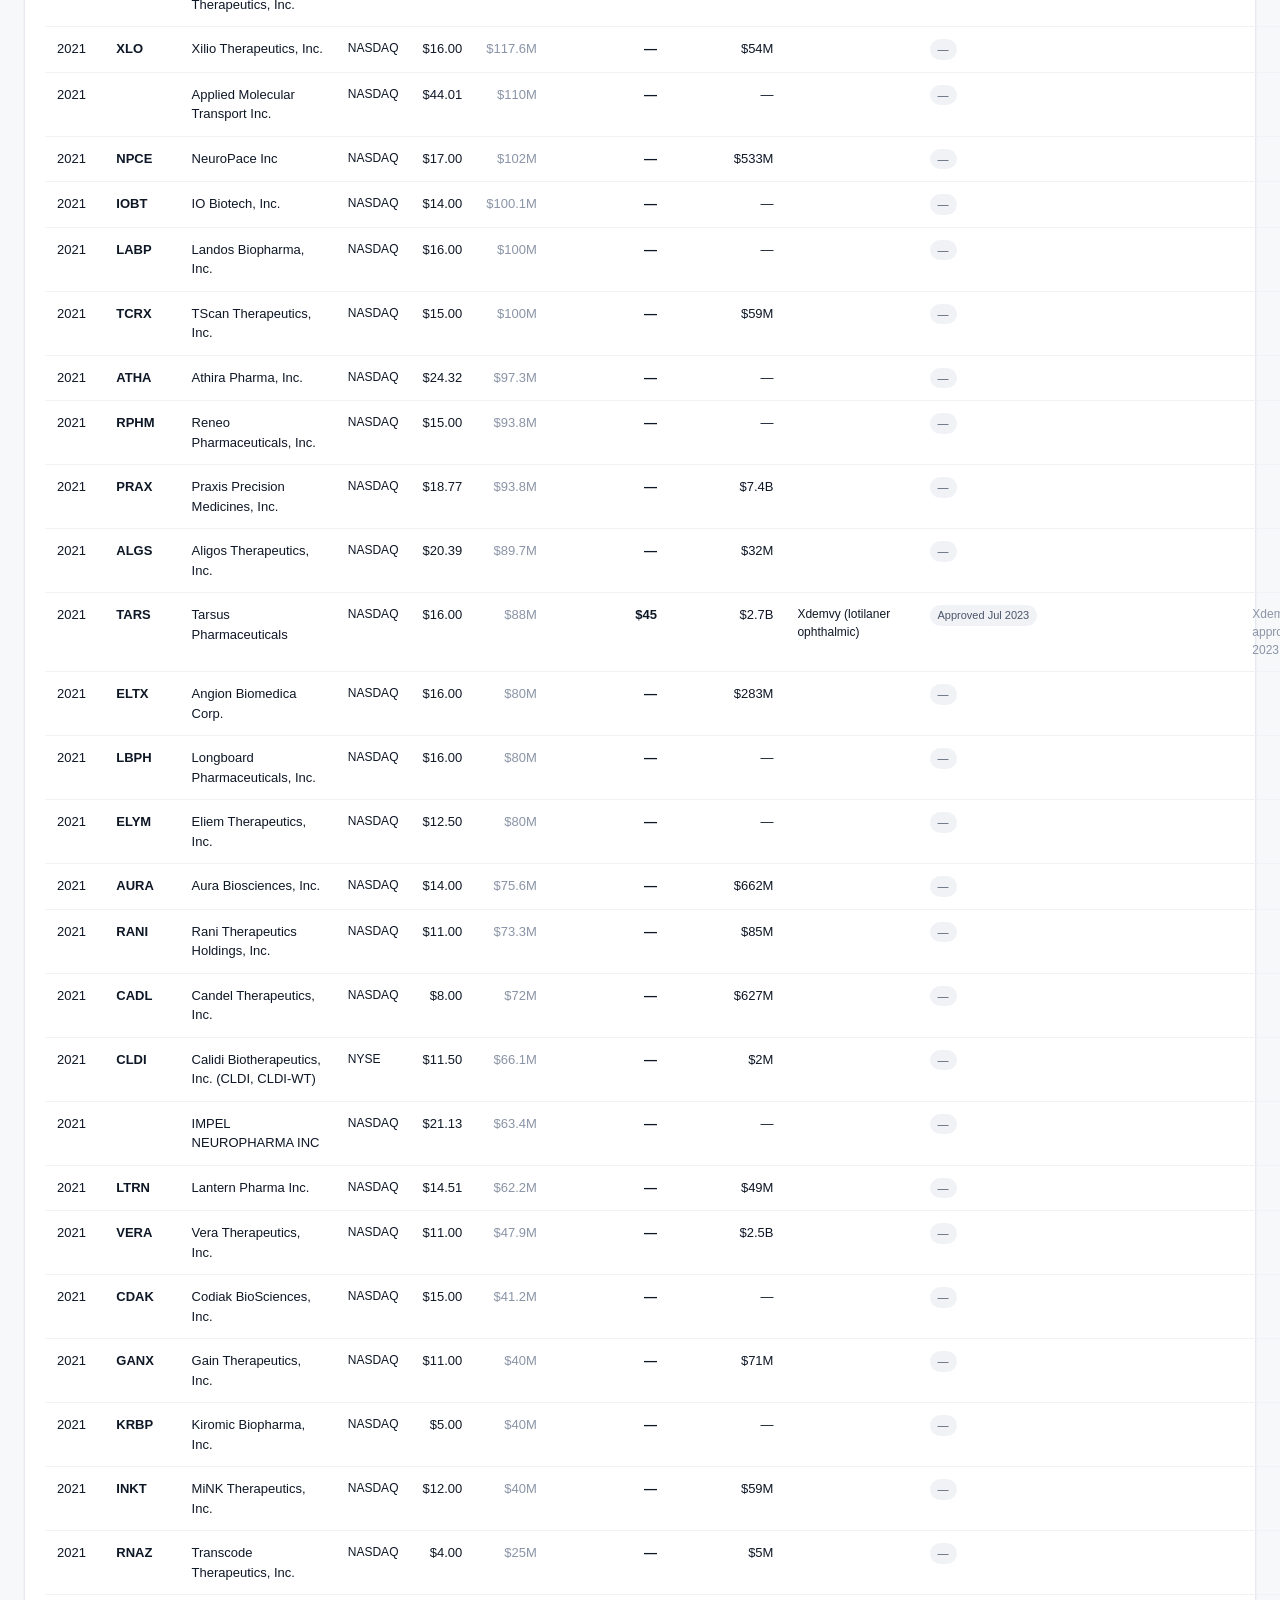
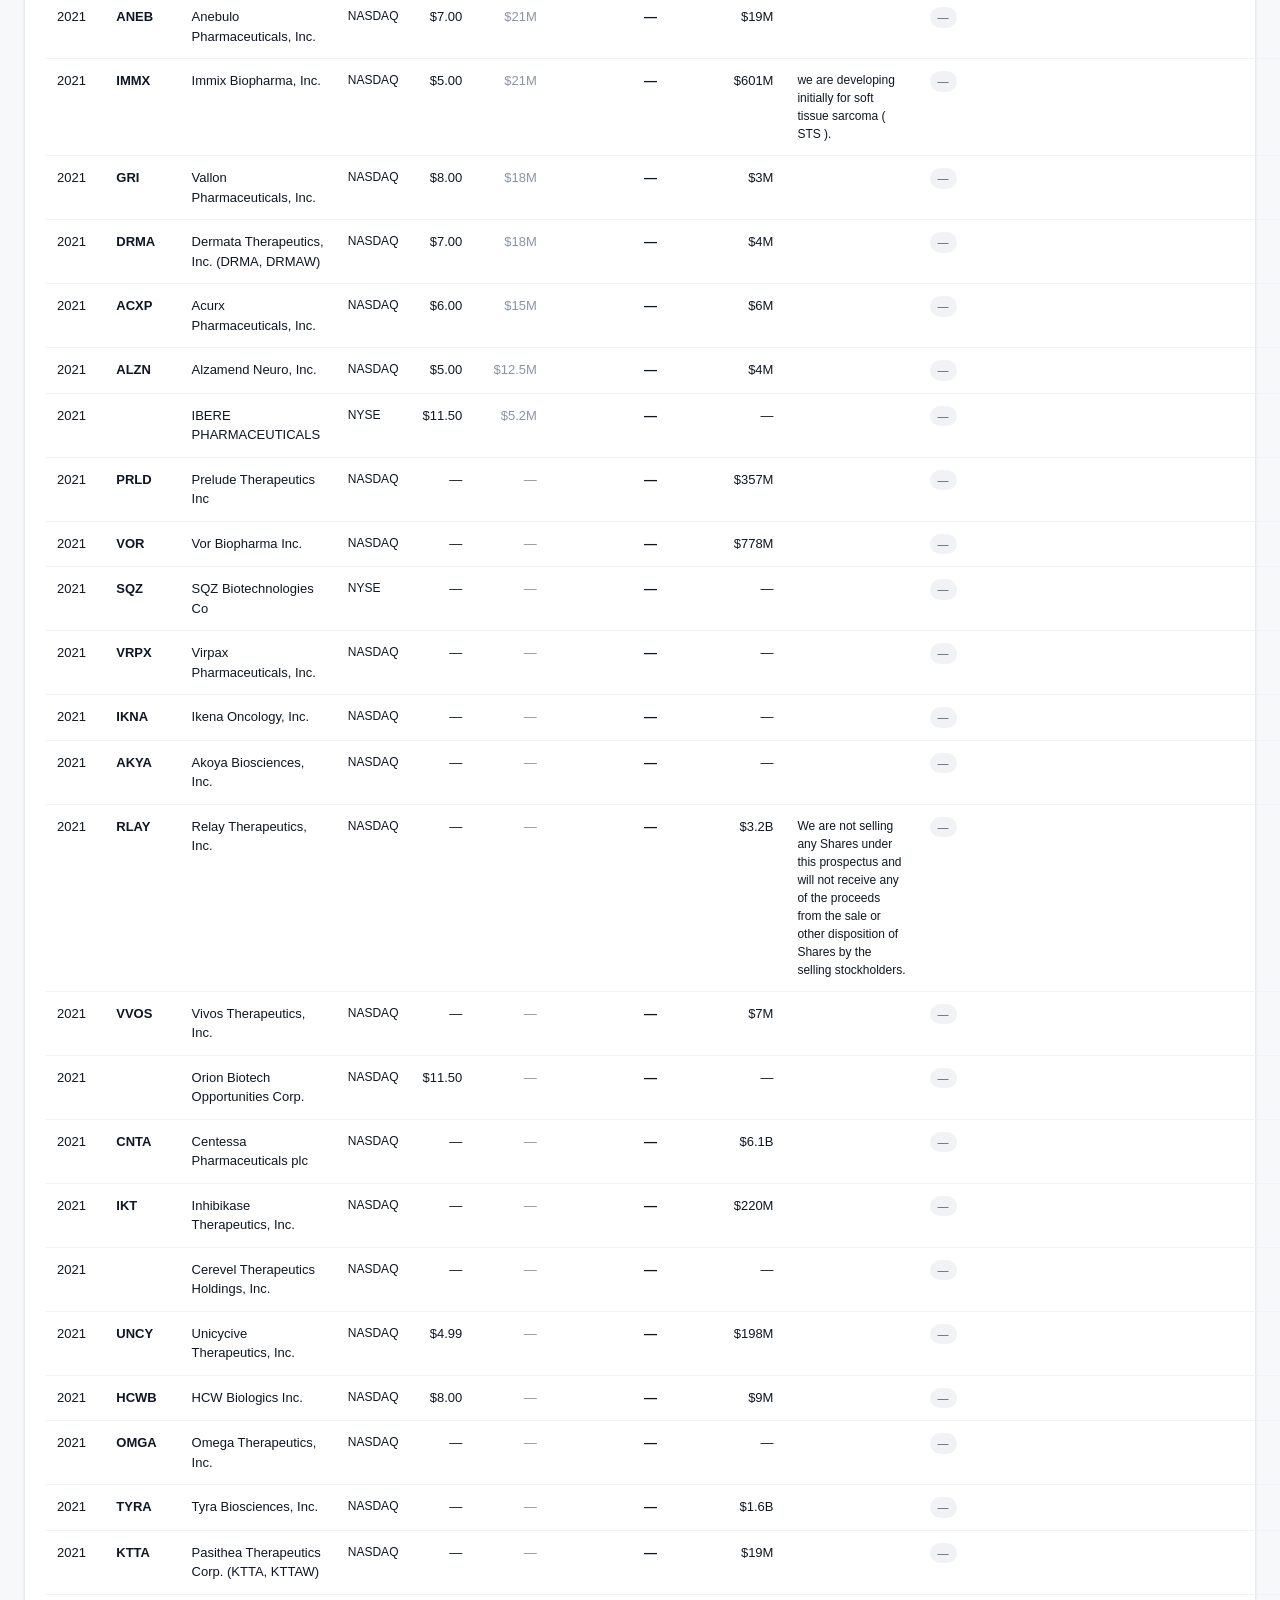
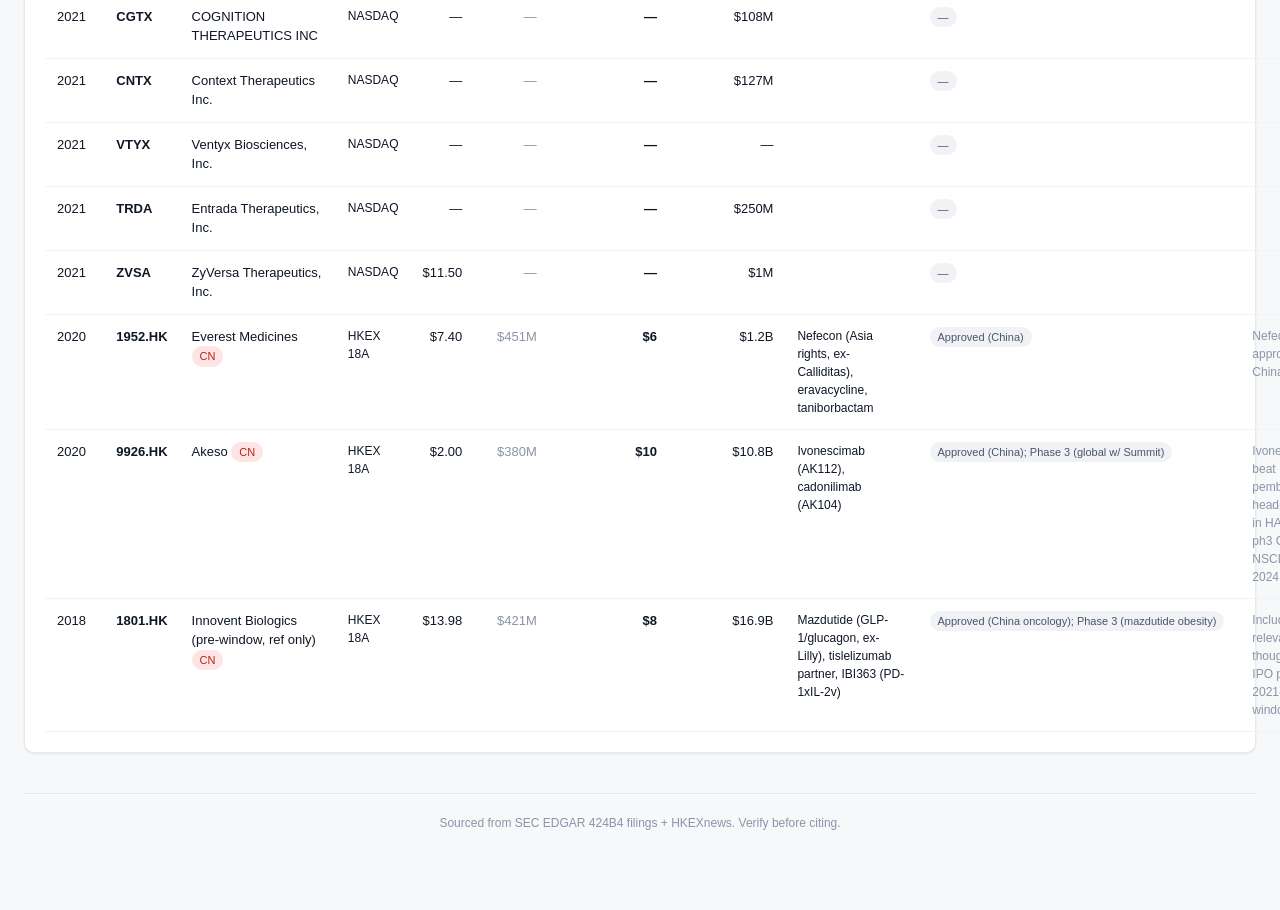
==== commit 67627122: "chore: fix date badge to 2026-06-13 (overwritten by rebase)" ====
--- a/ipos.html
+++ b/ipos.html
@@ -15,7 +15,7 @@
       <a href="ma.html">M&amp;A Deals</a>
       <a href="ipos.html">IPOs</a>
     </nav>
-    <div class="updated">Updated 2026-06-08</div>
+    <div class="updated">Updated 2026-06-13</div>
   </header>
 
   <main>
